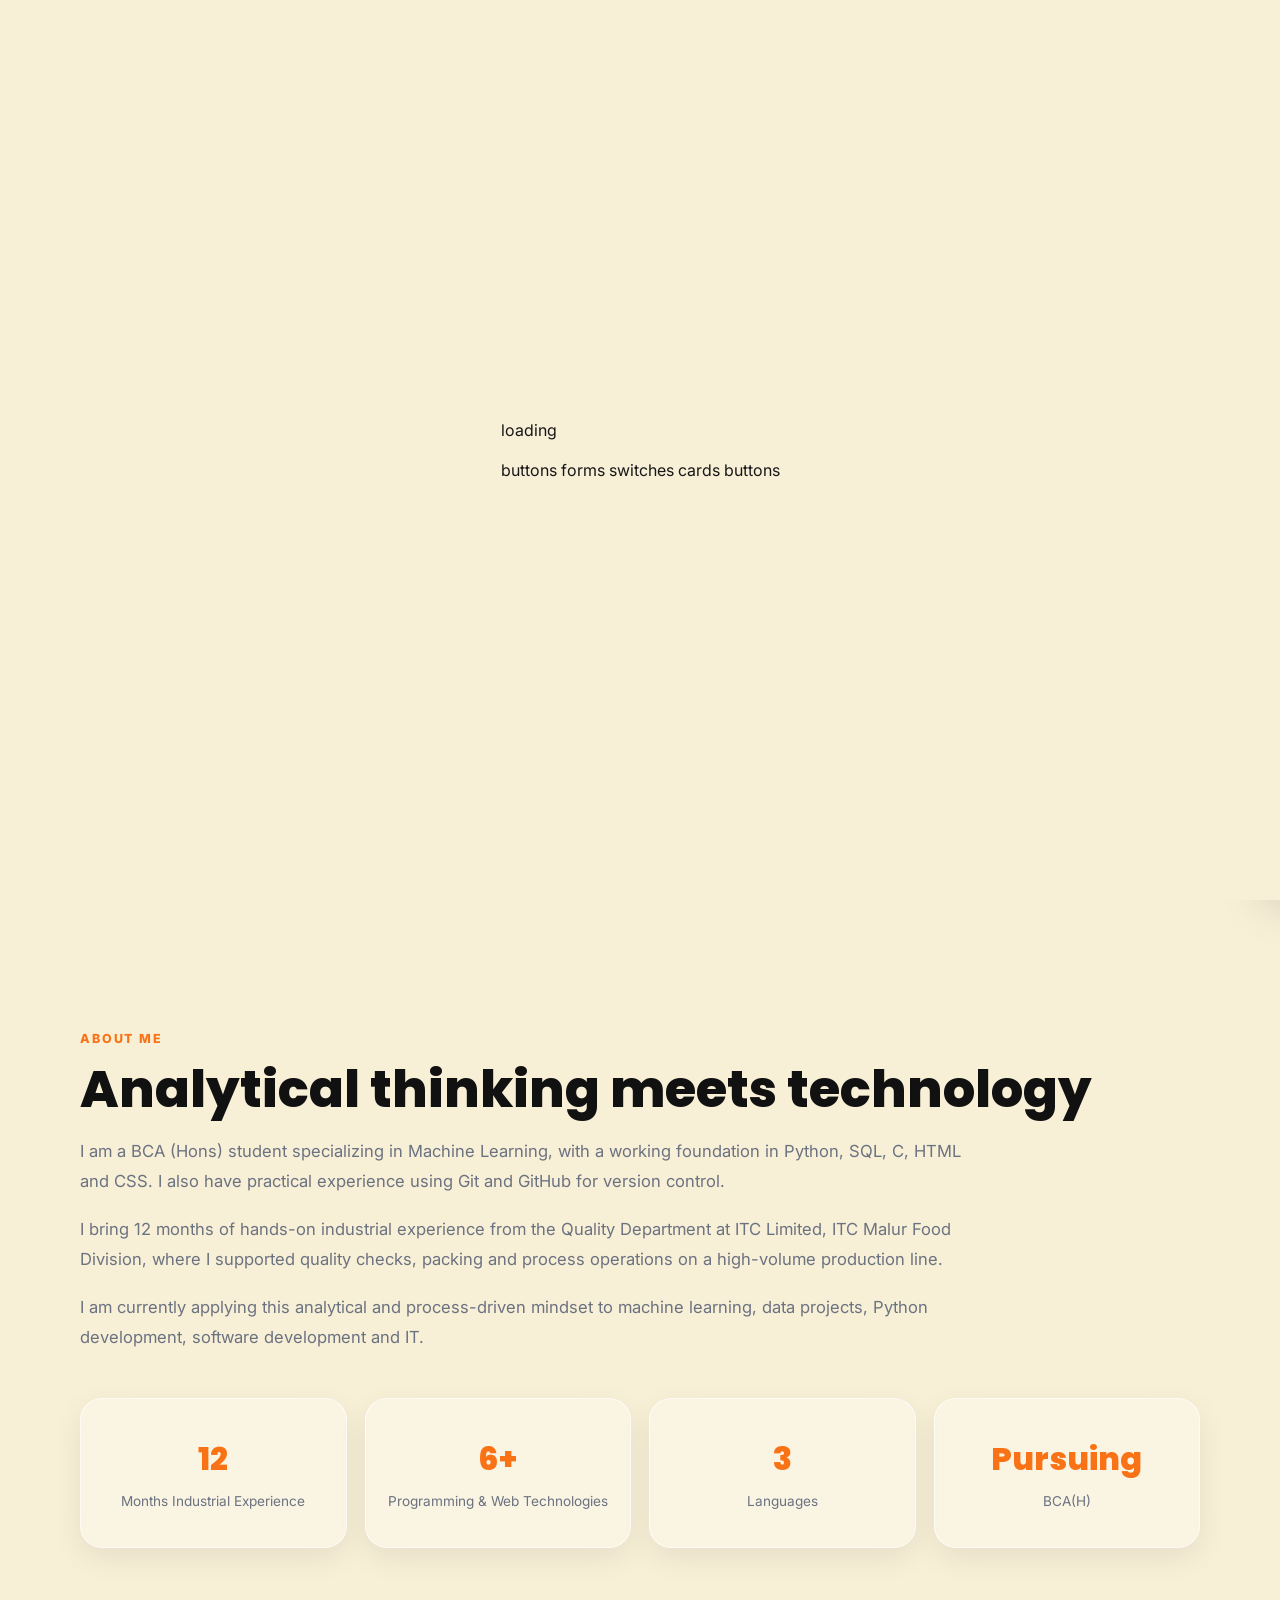
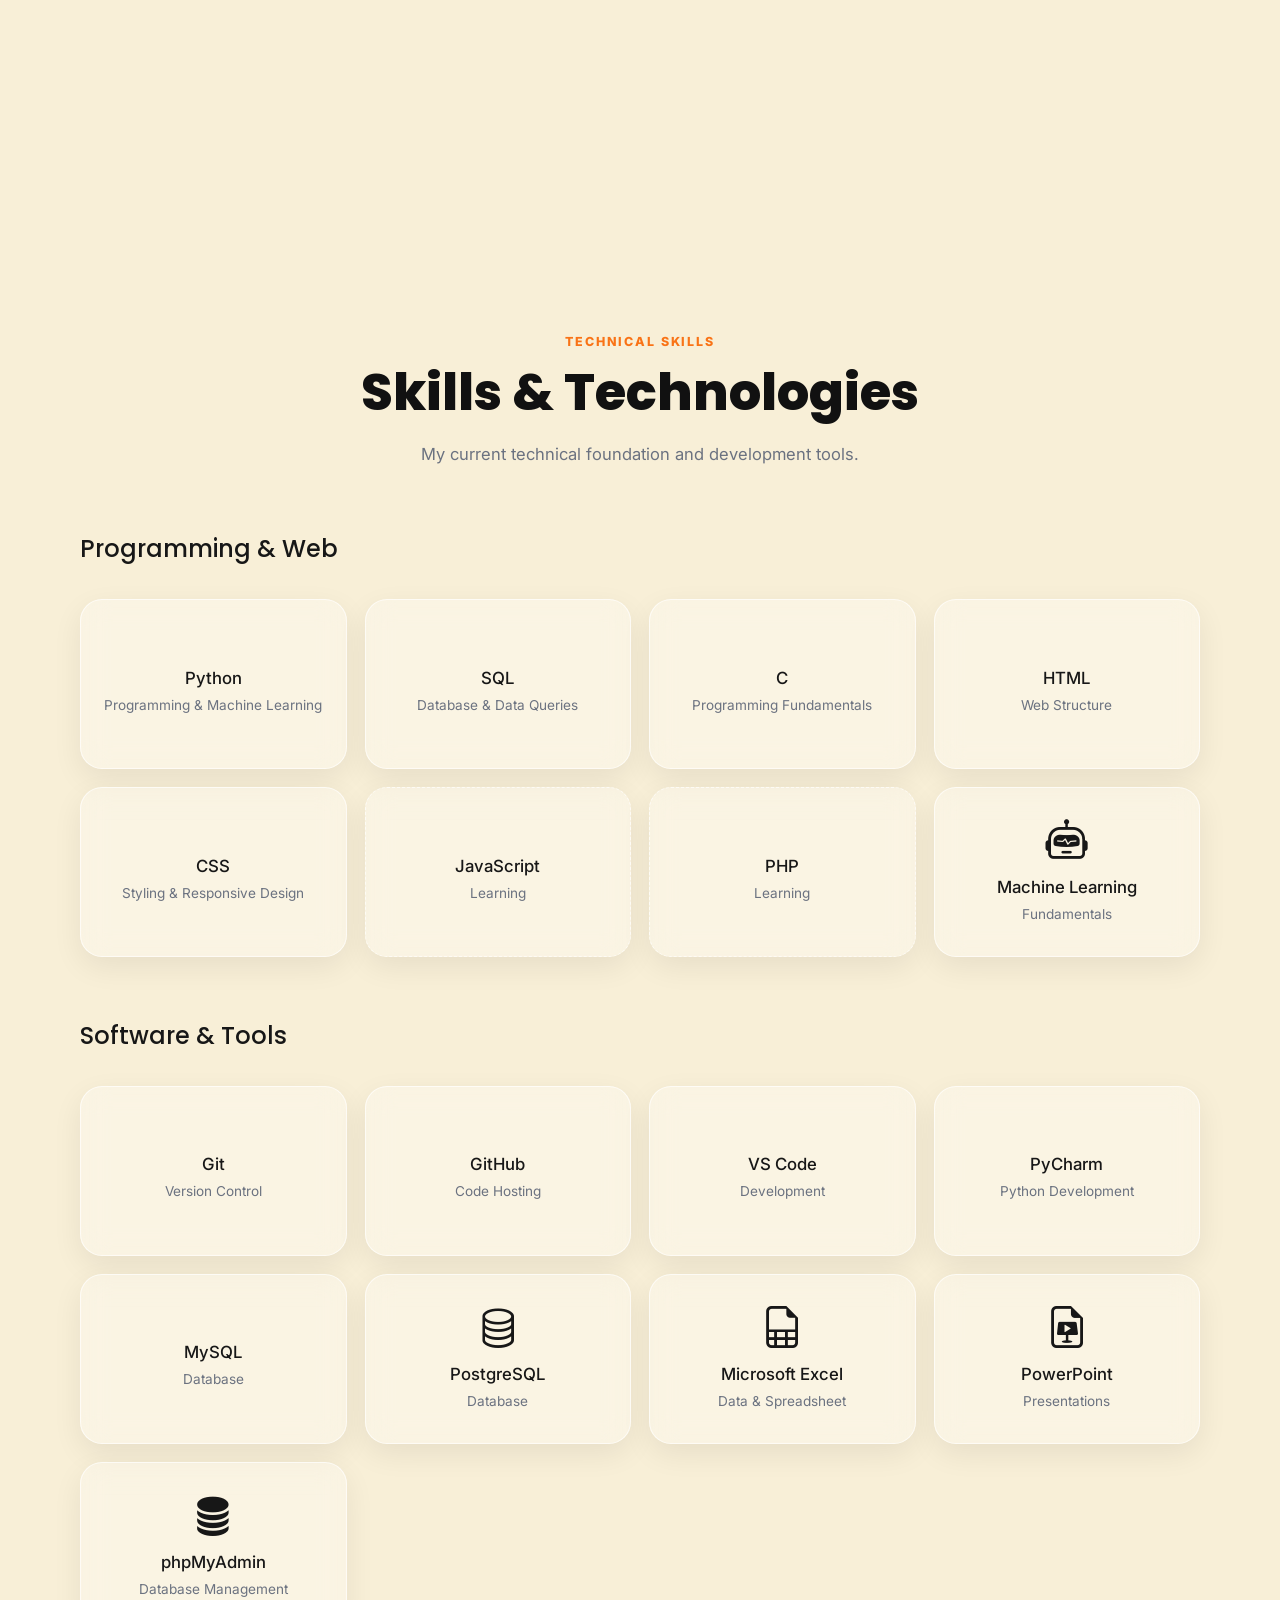
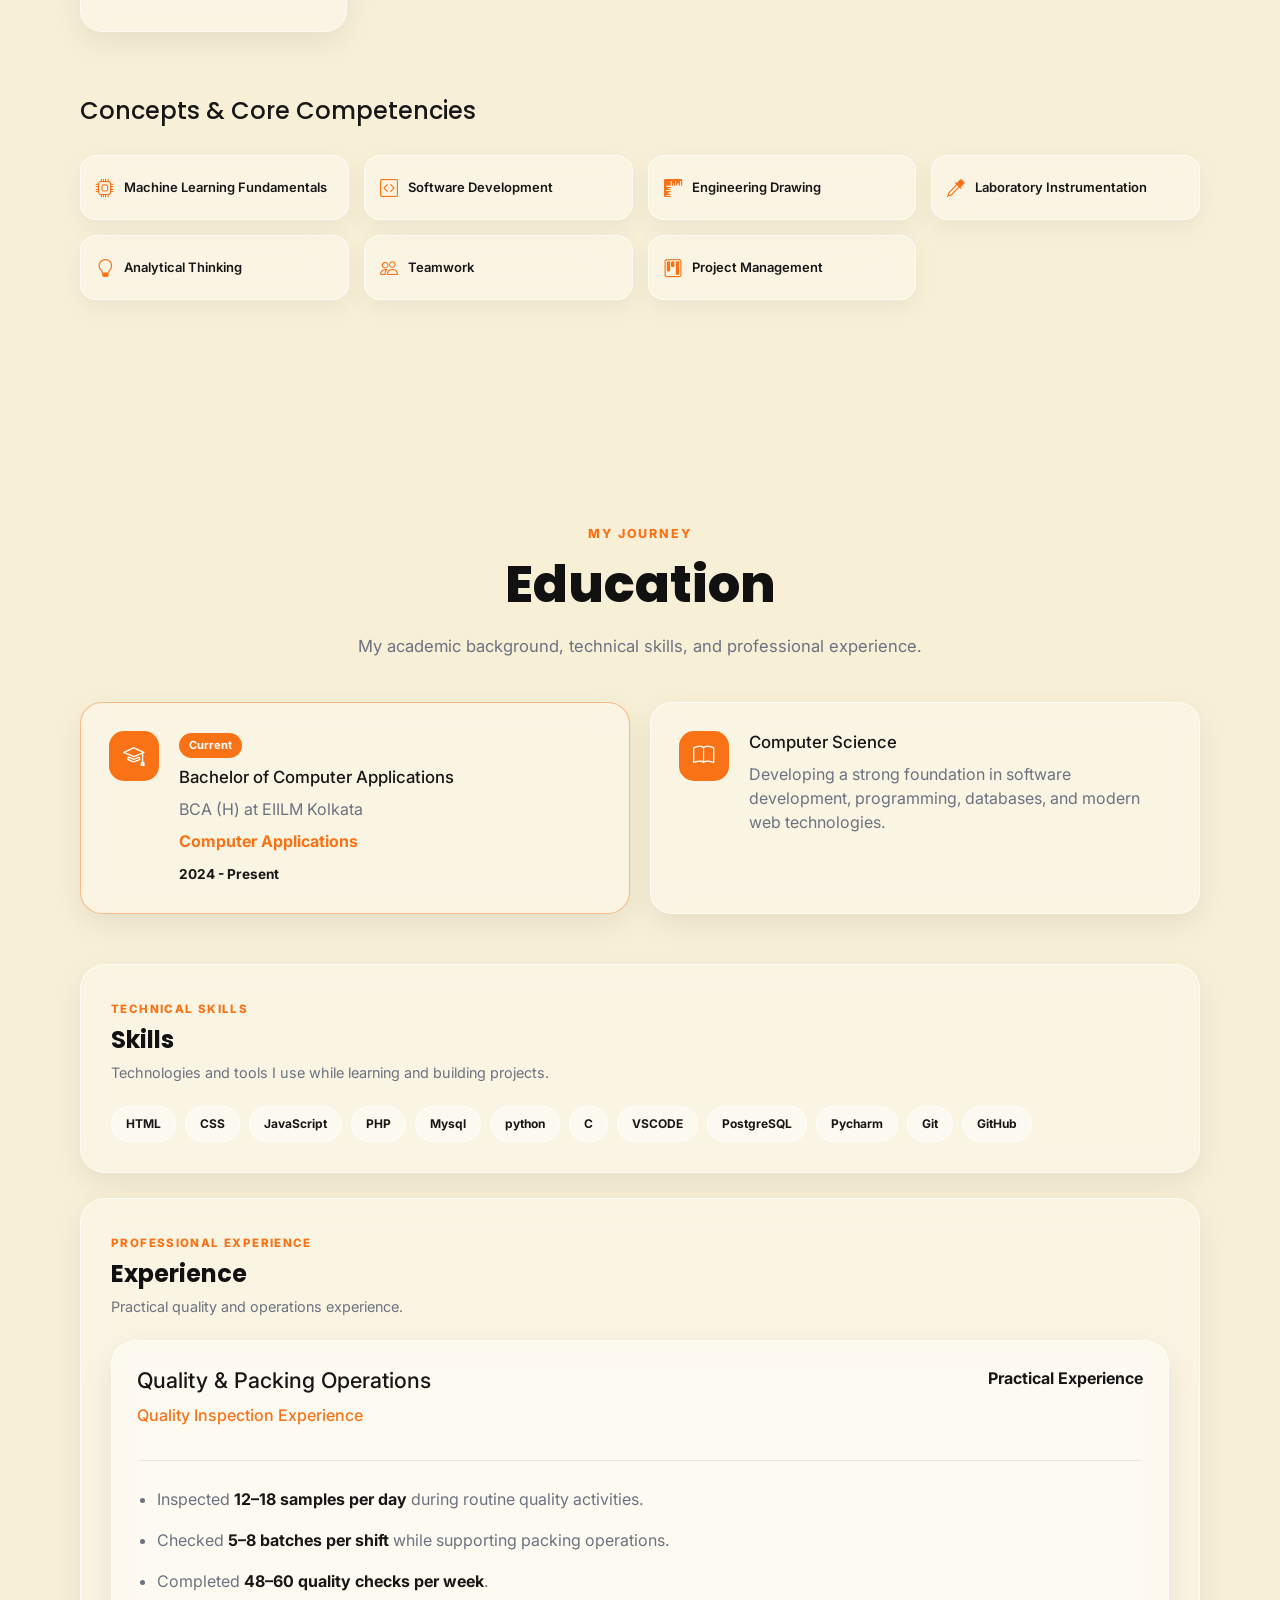
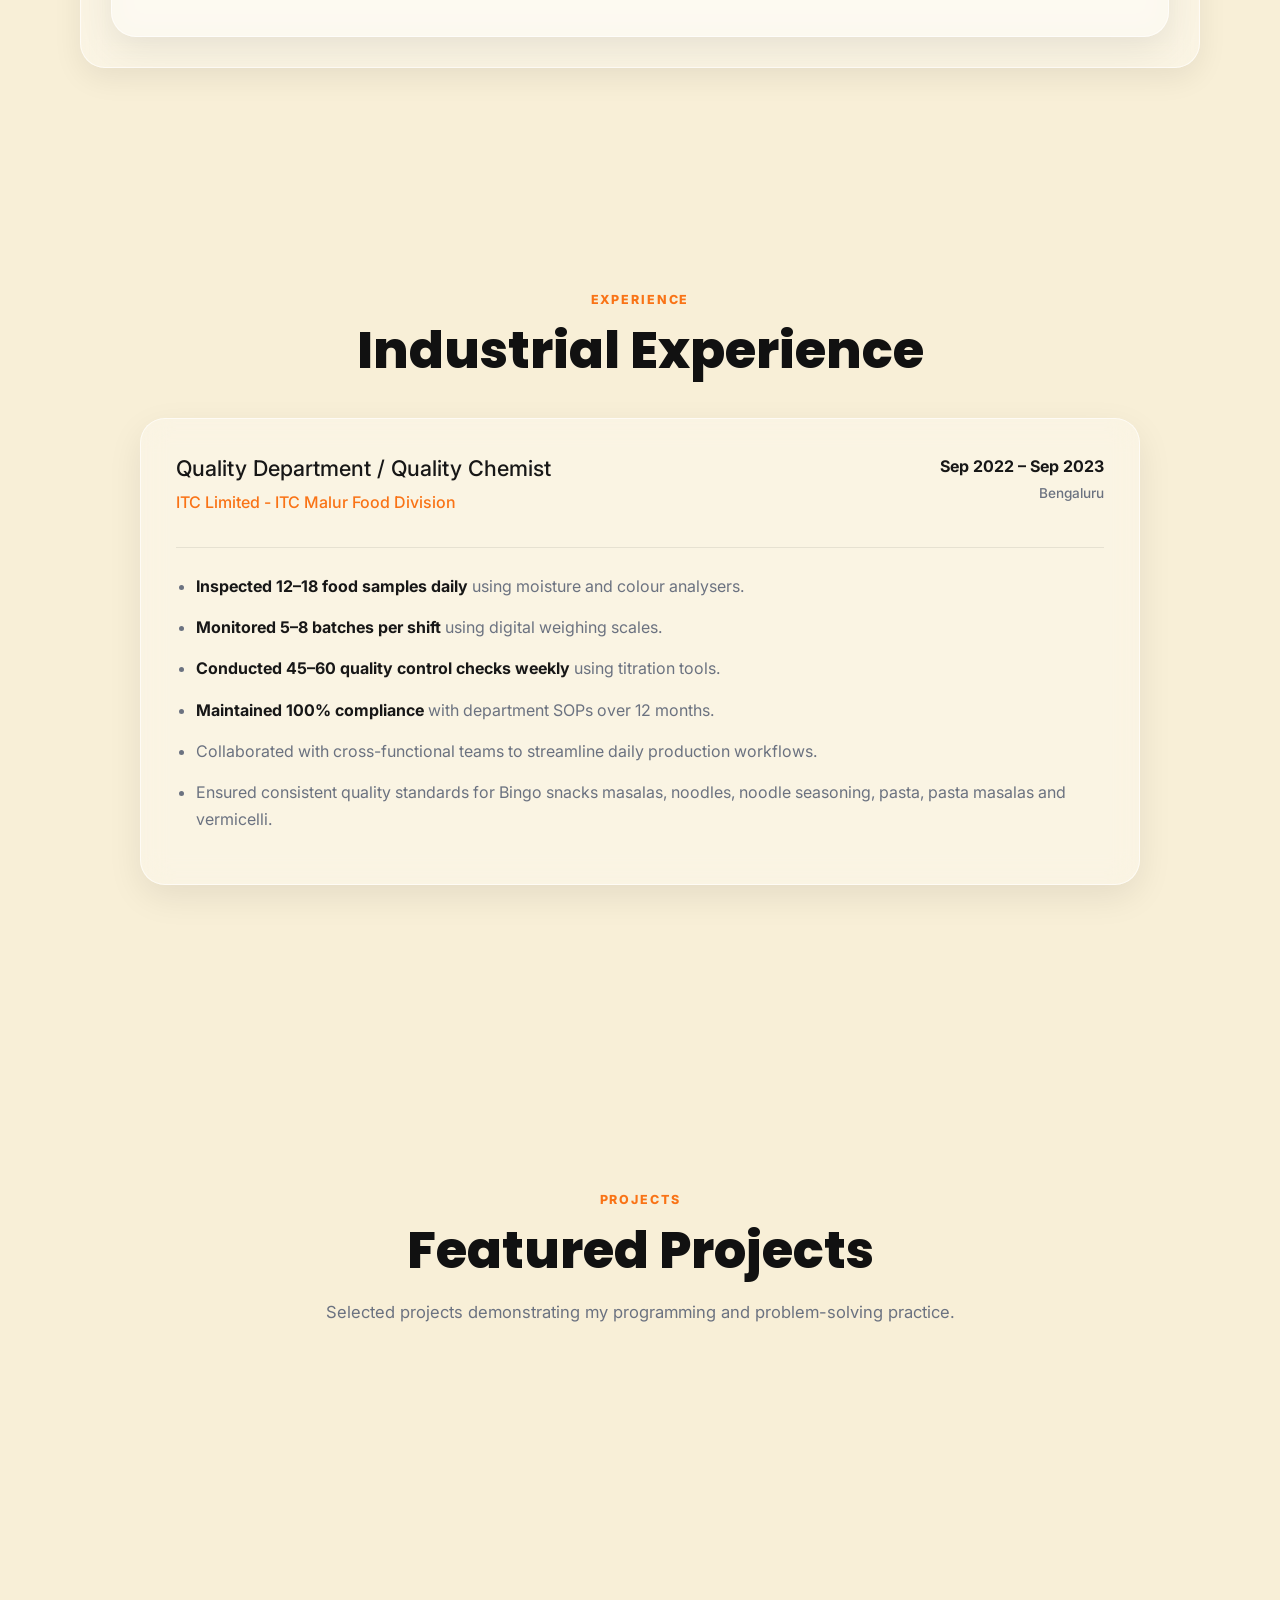
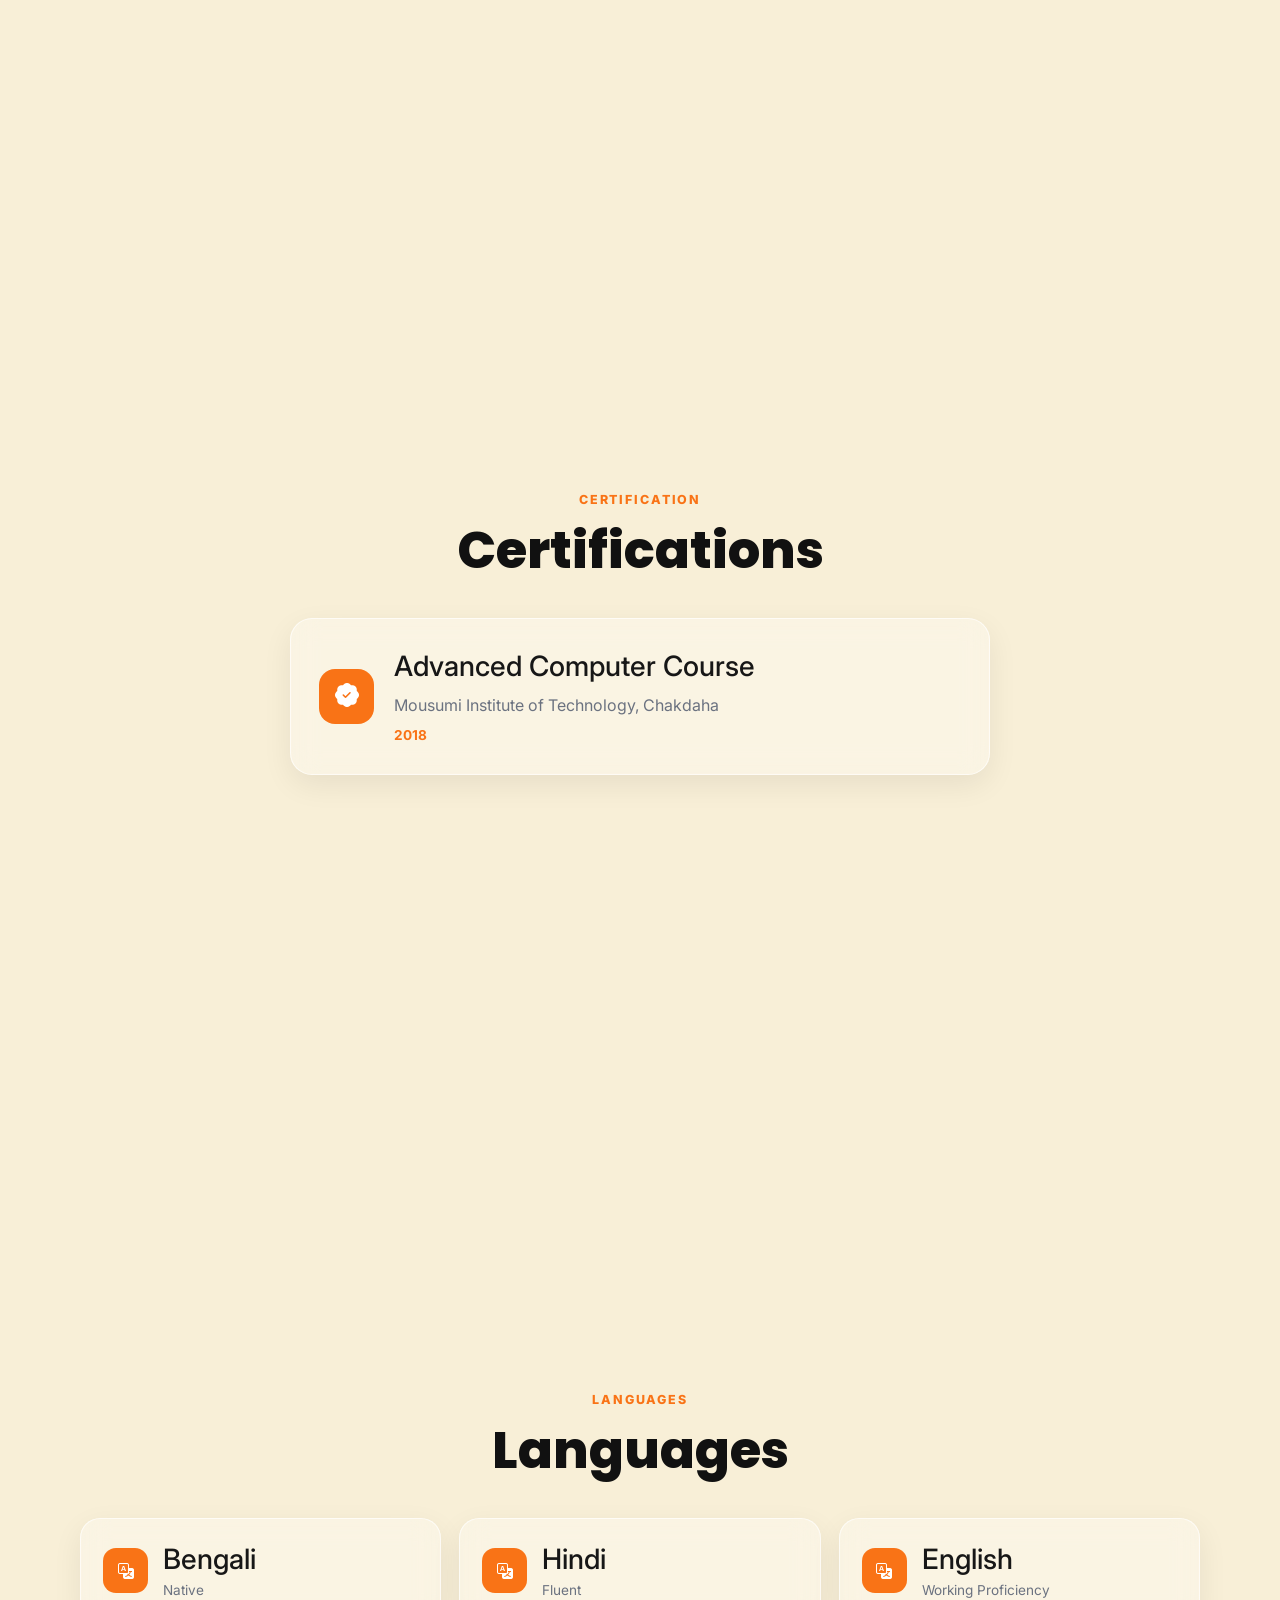
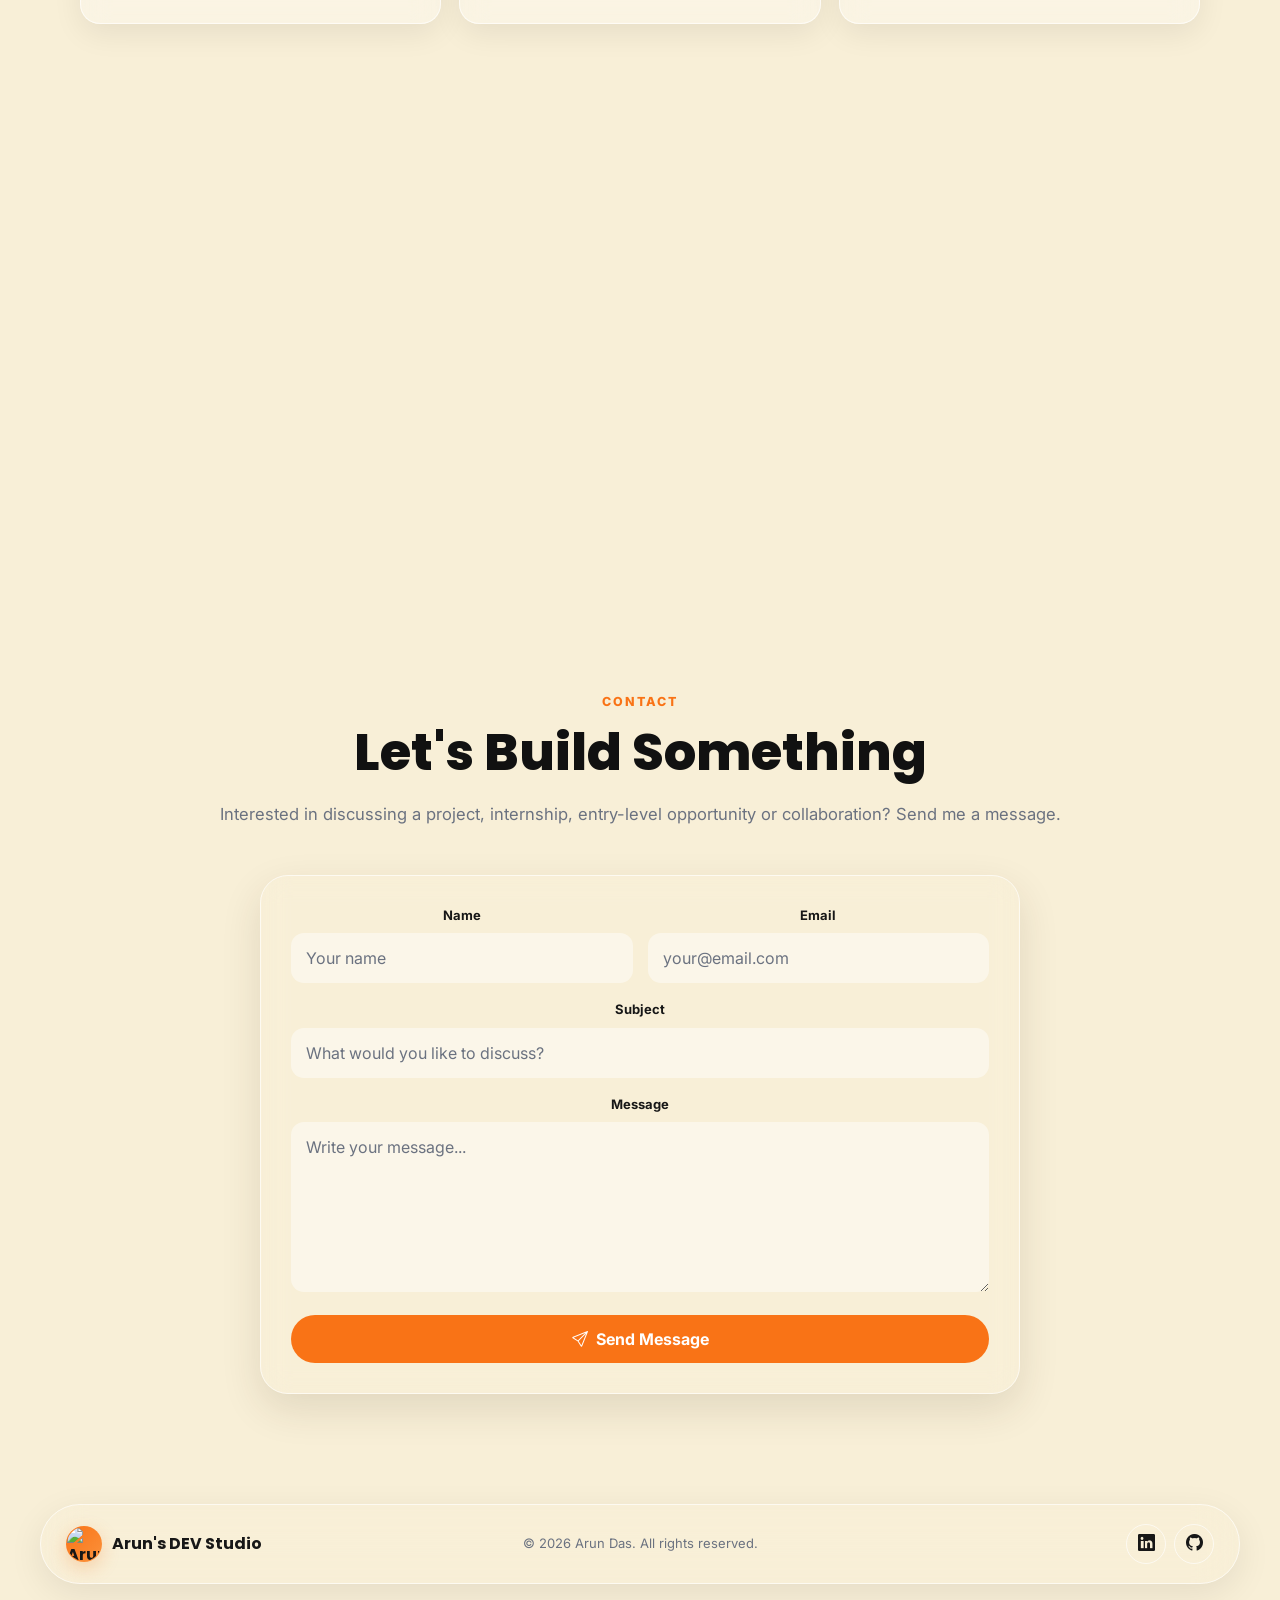
==== index.html @ effd23c9 "improve responsive 0.1" ====
<!DOCTYPE html>
<html lang="en">

<head>
    <meta charset="UTF-8">
    <meta name="viewport" content="width=device-width, initial-scale=1.0, viewport-fit=cover">
    <meta name="description"
        content="Arun Das | Aspiring Machine Learning Engineer, BCA (Hons) Student, Python, SQL and Machine Learning.">
    <meta name="author" content="Arun Das">
    <title>Arun Das | Machine Learning Engineer</title>

    <!-- Google Fonts -->
    <link rel="preconnect" href="https://fonts.googleapis.com">
    <link rel="preconnect" href="https://fonts.gstatic.com" crossorigin>
    <link
        href="https://fonts.googleapis.com/css2?family=Inter:wght@400;500;600;700;800&family=Poppins:wght@500;600;700;800&display=swap"
        rel="stylesheet">

    <!-- Bootstrap -->
    <link href="https://cdn.jsdelivr.net/npm/bootstrap@5.3.3/dist/css/bootstrap.min.css" rel="stylesheet">

    <!-- Bootstrap Icons -->
    <link rel="stylesheet" href="https://cdn.jsdelivr.net/npm/bootstrap-icons@1.11.3/font/bootstrap-icons.min.css">

    <!-- Devicon -->
    <link rel="stylesheet" href="https://cdn.jsdelivr.net/gh/devicons/devicon@latest/devicon.min.css">

    <!-- favicon -->
    <link rel="icon" href="assets/logo/logo.png" type="image/png">

    <!-- CSS -->
    <link rel="stylesheet" href="css/style.css">
    <link rel="stylesheet" href="css/loader.css">

    <!-- JavaScript -->
    <script src="js/main.js" defer></script>
</head>

<body>

    <!-- PRELOADER -->
    <div class="page-preloader" id="pagePreloader">
        <div class="loader">
            <p>loading</p>
            <div class="words">
                <span class="word">buttons</span>
                <span class="word">forms</span>
                <span class="word">switches</span>
                <span class="word">cards</span>
                <span class="word">buttons</span>
            </div>
        </div>
    </div>

    <!-- NAVIGATION -->
    <nav class="navbar-container">
        <div class="navbar">
            <!-- Brand -->
            <a href="#home" class="navbar-brand">
                <div class="logo-icon">
                    <img src="assets/logo/logo.png" alt="Arun's DEV Studio Logo" class="logo-image">
                </div>
                <span class="brand-text">Arun's DEV Studio</span>
            </a>

            <!-- Desktop Navigation -->
            <ul class="navbar-nav" id="navbarNav">
                <li class="nav-item">
                    <a href="#home" class="nav-link active">
                        <i class="bi bi-house nav-icon"></i>
                        <span>Home</span>
                    </a>
                </li>
                <li class="nav-item">
                    <a href="#about" class="nav-link">
                        <i class="bi bi-person nav-icon"></i>
                        <span>About</span>
                    </a>
                </li>
                <li class="nav-item">
                    <a href="#education" class="nav-link">
                        <i class="bi bi-mortarboard nav-icon"></i>
                        <span>Education</span>
                    </a>
                </li>
                <li class="nav-item">
                    <a href="#projects" class="nav-link">
                        <i class="bi bi-folder2-open nav-icon"></i>
                        <span>Projects</span>
                    </a>
                </li>
                <li class="nav-item">
                    <a href="#contact" class="nav-link">
                        <i class="bi bi-envelope nav-icon"></i>
                        <span>Contact</span>
                    </a>
                </li>

                <!-- DAY / NIGHT TOGGLE -->
                <li class="nav-item theme-item">
                    <div class="toggleWrapper">
                        <input class="input" id="dn" type="checkbox" aria-label="Toggle day and night mode">
                        <label class="toggle" for="dn" aria-label="Toggle day and night mode">
                            <span class="toggle__handler">
                                <span class="crater crater--1"></span>
                                <span class="crater crater--2"></span>
                                <span class="crater crater--3"></span>
                            </span>
                            <span class="star star--1"></span>
                            <span class="star star--2"></span>
                            <span class="star star--3"></span>
                            <span class="star star--4"></span>
                            <span class="star star--5"></span>
                            <span class="star star--6"></span>
                        </label>
                    </div>
                </li>
            </ul>

            <!-- Mobile Menu Button -->
            <button class="mobile-toggle" id="mobileToggle" type="button" aria-label="Open navigation menu"
                aria-expanded="false">
                <div class="hamburger">
                    <span></span>
                    <span></span>
                    <span></span>
                </div>
            </button>
        </div>
    </nav>

    <!-- MOBILE OVERLAY -->
    <div class="mobile-menu-overlay" id="mobileMenuOverlay"></div>

    <!-- MOBILE MENU -->
    <div class="mobile-menu" id="mobileMenu" aria-hidden="true">
        <div class="mobile-menu-header">
            <a href="#home" class="mobile-menu-brand">
                <div class="logo-icon">
                    <img src="assets/logo/logo.png" alt="Arun's DEV Studio Logo" class="logo-image">
                </div>
                <span>Arun's DEV Studio</span>
            </a>
            <button class="mobile-menu-close" id="mobileMenuClose" type="button" aria-label="Close menu">×</button>
        </div>

        <ul class="mobile-menu-nav">
            <li>
                <a href="#home" class="mobile-menu-link active">
                    <i class="bi bi-house"></i>
                    <span>Home</span>
                </a>
            </li>
            <li>
                <a href="#about" class="mobile-menu-link">
                    <i class="bi bi-person"></i>
                    <span>About</span>
                </a>
            </li>
            <li>
                <a href="#education" class="mobile-menu-link">
                    <i class="bi bi-mortarboard"></i>
                    <span>Education</span>
                </a>
            </li>
            <li>
                <a href="#projects" class="mobile-menu-link">
                    <i class="bi bi-folder2-open"></i>
                    <span>Projects</span>
                </a>
            </li>
            <li>
                <a href="#contact" class="mobile-menu-link">
                    <i class="bi bi-envelope"></i>
                    <span>Contact</span>
                </a>
            </li>
        </ul>
    </div>

    <!-- HOME -->
    <section id="home" class="content-section home-section">
        <div class="home-content">
            <h1>
                Arun Das
                <span>Aspiring Machine Learning Engineer</span>
            </h1>
            <p class="home-intro">
                BCA (Hons) student specializing in Machine Learning,
                with a practical foundation in Python, SQL, C, HTML and CSS.
            </p>
            <p class="home-role">
                BCA (Hons) Student
                <span>•</span>
                Python
                <span>•</span>
                SQL
                <span>•</span>
                Machine Learning
            </p>
            <div class="home-actions">
                <a href="#projects" class="glass-btn">
                    <i class="bi bi-folder2-open"></i>
                    View Projects
                </a>
                <a href="#contact" class="glass-btn">
                    <i class="bi bi-chat-dots"></i>
                    Let's Talk
                </a>
            </div>
        </div>

        <!-- Profile image -->
        <img src="assets/my photo/my.png" class="home-photo" alt="Arun Das">
    </section>

    <!-- ABOUT -->
    <section id="about" class="content-section">
        <div class="section-inner">
            <span class="section-label">ABOUT ME</span>
            <h2 class="section-title">Analytical thinking meets technology</h2>
            <p class="section-subtitle">
                I am a BCA (Hons) student specializing in Machine Learning,
                with a working foundation in Python, SQL, C, HTML and CSS.
                I also have practical experience using Git and GitHub
                for version control.
            </p>
            <p class="section-subtitle">
                I bring 12 months of hands-on industrial experience from
                the Quality Department at ITC Limited, ITC Malur Food Division,
                where I supported quality checks, packing and process operations
                on a high-volume production line.
            </p>
            <p class="section-subtitle">
                I am currently applying this analytical and process-driven
                mindset to machine learning, data projects, Python development,
                software development and IT.
            </p>

            <div class="about-stats">
                <div class="stat-card">
                    <strong>12</strong>
                    <span>Months Industrial Experience</span>
                </div>
                <div class="stat-card">
                    <strong>6+</strong>
                    <span>Programming & Web Technologies</span>
                </div>
                <div class="stat-card">
                    <strong>3</strong>
                    <span>Languages</span>
                </div>
                <div class="stat-card">
                    <strong>Pursuing</strong>
                    <span>BCA(H)</span>
                </div>
            </div>
        </div>
    </section>

    <!-- SKILLS -->
    <section id="skills" class="content-section">
        <div class="section-inner">
            <span class="section-label">TECHNICAL SKILLS</span>
            <h2 class="section-title">Skills & Technologies</h2>
            <p class="section-subtitle">My current technical foundation and development tools.</p>

            <h3 class="subsection-title">Programming & Web</h3>
            <div class="skills-grid">
                <div class="skill-card">
                    <i class="devicon-python-plain colored skill-icon"></i>
                    <h3>Python</h3>
                    <p>Programming & Machine Learning</p>
                </div>
                <div class="skill-card">
                    <i class="devicon-mysql-plain colored skill-icon"></i>
                    <h3>SQL</h3>
                    <p>Database & Data Queries</p>
                </div>
                <div class="skill-card">
                    <i class="devicon-c-plain colored skill-icon"></i>
                    <h3>C</h3>
                    <p>Programming Fundamentals</p>
                </div>
                <div class="skill-card">
                    <i class="devicon-html5-plain colored skill-icon"></i>
                    <h3>HTML</h3>
                    <p>Web Structure</p>
                </div>
                <div class="skill-card">
                    <i class="devicon-css3-plain colored skill-icon"></i>
                    <h3>CSS</h3>
                    <p>Styling & Responsive Design</p>
                </div>
                <div class="skill-card learning">
                    <i class="devicon-javascript-plain colored skill-icon"></i>
                    <h3>JavaScript</h3>
                    <p>Learning</p>
                </div>
                <div class="skill-card learning">
                    <i class="devicon-php-plain colored skill-icon"></i>
                    <h3>PHP</h3>
                    <p>Learning</p>
                </div>
                <div class="skill-card">
                    <i class="bi bi-robot skill-icon"></i>
                    <h3>Machine Learning</h3>
                    <p>Fundamentals</p>
                </div>
            </div>

            <h3 class="subsection-title">Software & Tools</h3>
            <div class="skills-grid">
                <div class="skill-card">
                    <i class="devicon-git-plain colored skill-icon"></i>
                    <h3>Git</h3>
                    <p>Version Control</p>
                </div>
                <div class="skill-card">
                    <i class="devicon-github-original skill-icon"></i>
                    <h3>GitHub</h3>
                    <p>Code Hosting</p>
                </div>
                <div class="skill-card">
                    <i class="devicon-vscode-plain colored skill-icon"></i>
                    <h3>VS Code</h3>
                    <p>Development</p>
                </div>
                <div class="skill-card">
                    <i class="devicon-pycharm-plain colored skill-icon"></i>
                    <h3>PyCharm</h3>
                    <p>Python Development</p>
                </div>
                <div class="skill-card">
                    <i class="devicon-mysql-plain colored skill-icon"></i>
                    <h3>MySQL</h3>
                    <p>Database</p>
                </div>
                <div class="skill-card">
                    <i class="bi bi-database skill-icon"></i>
                    <h3>PostgreSQL</h3>
                    <p>Database</p>
                </div>
                <div class="skill-card">
                    <i class="bi bi-file-earmark-spreadsheet skill-icon"></i>
                    <h3>Microsoft Excel</h3>
                    <p>Data & Spreadsheet</p>
                </div>
                <div class="skill-card">
                    <i class="bi bi-file-earmark-slides skill-icon"></i>
                    <h3>PowerPoint</h3>
                    <p>Presentations</p>
                </div>
                <div class="skill-card">
                    <i class="bi bi-database-fill skill-icon"></i>
                    <h3>phpMyAdmin</h3>
                    <p>Database Management</p>
                </div>
            </div>

            <h3 class="subsection-title">Concepts & Core Competencies</h3>
            <div class="concepts-grid">
                <div class="concept-card">
                    <i class="bi bi-cpu"></i>
                    <span>Machine Learning Fundamentals</span>
                </div>
                <div class="concept-card">
                    <i class="bi bi-code-square"></i>
                    <span>Software Development</span>
                </div>
                <div class="concept-card">
                    <i class="bi bi-rulers"></i>
                    <span>Engineering Drawing</span>
                </div>
                <div class="concept-card">
                    <i class="bi bi-eyedropper"></i>
                    <span>Laboratory Instrumentation</span>
                </div>
                <div class="concept-card">
                    <i class="bi bi-lightbulb"></i>
                    <span>Analytical Thinking</span>
                </div>
                <div class="concept-card">
                    <i class="bi bi-people"></i>
                    <span>Teamwork</span>
                </div>
                <div class="concept-card">
                    <i class="bi bi-kanban"></i>
                    <span>Project Management</span>
                </div>
            </div>
        </div>
    </section>

    <!-- EDUCATION -->
    <section id="education" class="content-section">
        <div class="section-inner">
            <span class="section-label">MY JOURNEY</span>
            <h2 class="section-title">Education</h2>
            <p class="section-subtitle">My academic background, technical skills, and professional experience.</p>

            <div class="education-grid">
                <article class="education-card current">
                    <div class="education-icon">
                        <i class="bi bi-mortarboard"></i>
                    </div>
                    <div class="education-content">
                        <span class="education-status">Current</span>
                        <h3>Bachelor of Computer Applications</h3>
                        <p>BCA (H) at EIILM Kolkata</p>
                        <p class="education-specialization">Computer Applications</p>
                        <span class="education-date">2024 - Present</span>
                    </div>
                </article>

                <article class="education-card">
                    <div class="education-icon">
                        <i class="bi bi-book"></i>
                    </div>
                    <div class="education-content">
                        <h3>Computer Science</h3>
                        <p>
                            Developing a strong foundation in software development,
                            programming, databases, and modern web technologies.
                        </p>
                    </div>
                </article>
            </div>

            <!-- SKILLS INSIDE EDUCATION -->
            <div class="education-subsection">
                <div class="education-subsection-heading">
                    <span class="education-mini-label">TECHNICAL SKILLS</span>
                    <h3>Skills</h3>
                    <p>Technologies and tools I use while learning and building projects.</p>
                </div>

                <div class="skill-pills">
                    <span class="skill-pill">HTML</span>
                    <span class="skill-pill">CSS</span>
                    <span class="skill-pill">JavaScript</span>
                    <span class="skill-pill">PHP</span>
                    <span class="skill-pill">Mysql</span>
                    <span class="skill-pill">python</span>
                    <span class="skill-pill">C</span>
                    <span class="skill-pill">VSCODE</span>
                    <span class="skill-pill">PostgreSQL</span>
                    <span class="skill-pill">Pycharm</span>
                    <span class="skill-pill">Git</span>
                    <span class="skill-pill">GitHub</span>
                </div>
            </div>

            <!-- EXPERIENCE INSIDE EDUCATION -->
            <div class="education-subsection experience-inside-education">
                <div class="education-subsection-heading">
                    <span class="education-mini-label">PROFESSIONAL EXPERIENCE</span>
                    <h3>Experience</h3>
                    <p>Practical quality and operations experience.</p>
                </div>

                <article class="experience-card">
                    <div class="experience-header">
                        <div>
                            <h3>Quality & Packing Operations</h3>
                            <h4>Quality Inspection Experience</h4>
                        </div>
                        <div class="experience-date">Practical Experience</div>
                    </div>

                    <ul class="experience-list">
                        <li>Inspected <strong>12–18 samples per day</strong> during routine quality activities.</li>
                        <li>Checked <strong>5–8 batches per shift</strong> while supporting packing operations.</li>
                        <li>Completed <strong>48–60 quality checks per week</strong>.</li>
                    </ul>
                </article>
            </div>
        </div>
    </section>

    <!-- EXPERIENCE -->
    <section id="experience" class="content-section">
        <div class="section-inner">
            <span class="section-label">EXPERIENCE</span>
            <h2 class="section-title">Industrial Experience</h2>

            <div class="experience-card">
                <div class="experience-header">
                    <div>
                        <h3>Quality Department / Quality Chemist</h3>
                        <h4>ITC Limited - ITC Malur Food Division</h4>
                    </div>
                    <div class="experience-date">
                        Sep 2022 – Sep 2023
                        <span>Bengaluru</span>
                    </div>
                </div>
                <ul class="experience-list">
                    <li><strong>Inspected 12–18 food samples daily</strong> using moisture and colour analysers.</li>
                    <li><strong>Monitored 5–8 batches per shift</strong> using digital weighing scales.</li>
                    <li><strong>Conducted 45–60 quality control checks weekly</strong> using titration tools.</li>
                    <li><strong>Maintained 100% compliance</strong> with department SOPs over 12 months.</li>
                    <li>Collaborated with cross-functional teams to streamline daily production workflows.</li>
                    <li>Ensured consistent quality standards for Bingo snacks masalas, noodles, noodle seasoning, pasta,
                        pasta masalas and vermicelli.</li>
                </ul>
            </div>
        </div>
    </section>

    <!-- PROJECTS -->
    <section id="projects" class="content-section">
        <div class="section-inner">
            <span class="section-label">PROJECTS</span>
            <h2 class="section-title">Featured Projects</h2>
            <p class="section-subtitle">Selected projects demonstrating my programming and problem-solving practice.</p>

            <!-- <div class="project-grid">
                Smart Calculator 
                <article class="project-card">
                    <div class="project-image calculator-preview">
                        <div class="calculator-mini">
                            <div class="calculator-display">128 × 4</div>
                            <div class="calculator-buttons">
                                <span>AC</span>
                                <span>DEL</span>
                                <span>%</span>
                                <span>÷</span>
                                <span>7</span>
                                <span>8</span>
                                <span>9</span>
                                <span>×</span>
                                <span>4</span>
                                <span>5</span>
                                <span>6</span>
                                <span>−</span>
                                <span>1</span>
                                <span>2</span>
                                <span>3</span>
                                <span>+</span>
                            </div>
                        </div>
                    </div>
                    <div class="project-content">
                        <div class="project-tags">
                            <span>HTML</span>
                            <span>CSS</span>
                            <span>JavaScript</span>
                        </div>
                        <h3>Advanced Smart Calculator</h3>
                        <p>
                            A responsive calculator built with HTML, CSS
                            and JavaScript featuring arithmetic operations,
                            scientific functions, calculation history,
                            score tracking and smart result reactions.
                        </p>
                        <div class="project-features">
                            <span><i class="bi bi-check-circle"></i> Scientific Mode</span>
                            <span><i class="bi bi-check-circle"></i> Calculation History</span>
                            <span><i class="bi bi-check-circle"></i> Responsive UI</span>
                        </div>
                        <div class="project-actions">
                            <a href="#" class="project-btn">
                                <i class="bi bi-box-arrow-up-right"></i>
                                Live Demo
                            </a>
                            <a href="#" class="project-btn">
                                <i class="bi bi-github"></i>
                                GitHub
                            </a>
                        </div>
                    </div>
                </article>
            </div> -->
        </div>
    </section>

    <!-- CERTIFICATION -->
    <section id="certifications" class="content-section">
        <div class="section-inner">
            <span class="section-label">CERTIFICATION</span>
            <h2 class="section-title">Certifications</h2>

            <div class="certification-card">
                <div class="certification-icon">
                    <i class="bi bi-patch-check-fill"></i>
                </div>
                <div>
                    <h3>Advanced Computer Course</h3>
                    <p>Mousumi Institute of Technology, Chakdaha</p>
                    <span>2018</span>
                </div>
            </div>
        </div>
    </section>

    <!-- LANGUAGES -->
    <section id="languages" class="content-section">
        <div class="section-inner">
            <span class="section-label">LANGUAGES</span>
            <h2 class="section-title">Languages</h2>

            <div class="language-grid">
                <div class="language-card">
                    <div class="language-icon"><i class="bi bi-translate"></i></div>
                    <div>
                        <h3>Bengali</h3>
                        <p>Native</p>
                    </div>
                </div>
                <div class="language-card">
                    <div class="language-icon"><i class="bi bi-translate"></i></div>
                    <div>
                        <h3>Hindi</h3>
                        <p>Fluent</p>
                    </div>
                </div>
                <div class="language-card">
                    <div class="language-icon"><i class="bi bi-translate"></i></div>
                    <div>
                        <h3>English</h3>
                        <p>Working Proficiency</p>
                    </div>
                </div>
            </div>
        </div>
    </section>

    <!-- CONTACT -->
    <section id="contact" class="content-section">
        <div class="section-inner">
            <span class="section-label">CONTACT</span>
            <h2 class="section-title">Let's Build Something</h2>
            <p class="section-subtitle">
                Interested in discussing a project, internship,
                entry-level opportunity or collaboration?
                Send me a message.
            </p>

            <div class="contact-layout">
                <div class="contact-form">
                    <form id="contactForm">
                        <div class="form-row">
                            <div class="form-group">
                                <label for="name">Name</label>
                                <input type="text" id="name" name="name" class="form-input" placeholder="Your name"
                                    required>
                            </div>
                            <div class="form-group">
                                <label for="email">Email</label>
                                <input type="email" id="email" name="email" class="form-input"
                                    placeholder="your@email.com" required>
                            </div>
                        </div>
                        <div class="form-group">
                            <label for="subject">Subject</label>
                            <input type="text" id="subject" name="subject" class="form-input"
                                placeholder="What would you like to discuss?" required>
                        </div>
                        <div class="form-group">
                            <label for="message">Message</label>
                            <textarea id="message" name="message" class="form-input" rows="6"
                                placeholder="Write your message..." required></textarea>
                        </div>
                        <button type="submit" class="submit-btn">
                            <i class="bi bi-send"></i>
                            <span>Send Message</span>
                        </button>
                    </form>
                </div>
            </div>
        </div>
    </section>

    <!-- FOOTER -->
    <footer class="footer">
        <div class="footer-left">
            <div class="logo-icon">
                <img src="assets/logo/logo.png" alt="Arun's DEV Studio Logo" class="logo-image">
            </div>
            <span>Arun's DEV Studio</span>
        </div>
        <div class="footer-center">© 2026 Arun Das. All rights reserved.</div>
        <div class="footer-right">
            <a href="https://www.linkedin.com/in/arundas741201" target="_blank" rel="noopener noreferrer"
                aria-label="LinkedIn" class="footer-social">
                <i class="bi bi-linkedin"></i>
            </a>
            <a href="https://github.com/arundas2001" target="_blank" rel="noopener noreferrer" aria-label="GitHub"
                class="footer-social">
                <i class="bi bi-github"></i>
            </a>
        </div>
    </footer>

    <!-- CONTACT SUCCESS POPUP -->
    <div class="popup-backdrop" id="popupBackdrop"></div>
    <div class="contact-popup" id="contactPopup">
        <div class="contact-popup-icon">
            <i class="bi bi-check-lg"></i>
        </div>
        <h3>Message Sent!</h3>
        <p id="popupMessage">Thanks! I will reply soon.</p>
        <button type="button" class="contact-popup-close" id="popupClose">Close</button>
    </div>

</body>
</html>
---- css/style.css ----
/* Prevent a flash of light theme when night mode is saved. */
:root.night-preload {
  background: #060912;
  color-scheme: dark;
}

:root {
  --page-bg: #f8efd7;
  --section-bg: #f8efd7;

  --surface-1: rgba(255, 255, 255, 0.42);
  --surface-2: rgba(255, 255, 255, 0.3);
  --surface-3: rgba(255, 255, 255, 0.18);

  --text: #171717;
  --heading: #111111;
  --muted: #6b7280;

  --primary: #f97316;
  --primary-dark: #ea580c;
  --primary-light: #fb923c;

  --border: rgba(255, 255, 255, 0.65);
  --border-soft: rgba(0, 0, 0, 0.08);

  --input-bg: rgba(255, 255, 255, 0.45);

  --success: #22c55e;
  --danger: #ef4444;
  --warning: #f59e0b;

  --shadow: 0 15px 40px rgba(60, 45, 20, 0.12);
  --glass-shadow: 0 10px 35px rgba(0, 0, 0, 0.08);

  --radius-lg: 28px;
  --radius-md: 20px;
  --radius-sm: 14px;

  --navbar-height: 72px;
  --content-width: 1120px;
  --side-padding: 40px;
}

/* NIGHT MODE */

body.night-mode {
  --page-bg: #060912;
  --section-bg: #060912;

  --surface-1: rgba(17, 24, 39, 0.78);
  --surface-2: rgba(15, 23, 42, 0.72);
  --surface-3: rgba(30, 41, 59, 0.55);

  --text: #f1f5f9;
  --heading: #ffffff;
  --muted: #a8b3c7;

  --primary: #60a5fa;
  --primary-dark: #2563eb;
  --primary-light: #bfdbfe;

  --border: rgba(148, 163, 184, 0.18);
  --border-soft: rgba(148, 163, 184, 0.16);

  --input-bg: rgba(15, 23, 42, 0.72);

  --shadow: 0 20px 55px rgba(0, 0, 0, 0.45);
  --glass-shadow: 0 12px 40px rgba(0, 0, 0, 0.38);
}

/* RESET*/
* {
  margin: 0;
  padding: 0;
  box-sizing: border-box;
}

html {
  scroll-behavior: smooth;
  scroll-padding-top: 110px;
}

body {
  min-height: 100vh;
  overflow-x: hidden;
  font-family: "Inter", sans-serif;
  color: var(--text);
  background: var(--page-bg);
  transition:
    background-color 0.35s ease,
    color 0.35s ease;
}

/* HIDDEN SCROLLBAR Scrolling still works normally*/

html {
  scrollbar-width: none;
  -ms-overflow-style: none;
}

html::-webkit-scrollbar,
body::-webkit-scrollbar,
.mobile-menu::-webkit-scrollbar {
  display: none;
  width: 0;
  height: 0;
}

body {
  overflow-x: hidden;
  overflow-y: auto;
}

img {
  display: block;
  max-width: 100%;
}

a {
  color: inherit;
  text-decoration: none;
}

button,
input,
textarea {
  font: inherit;
}

button {
  cursor: pointer;
}

ul {
  list-style: none;
}

/* GLOBAL GLASS SURFACES */
.education-subsection,
.stat-card,
.skill-card,
.concept-card,
.education-card,
.experience-card,
.certification-card,
.language-card,
.contact-form,
.project-card,
.project-btn {
  background: var(--surface-1);
  border: 1px solid var(--border);
  box-shadow: var(--shadow);
  backdrop-filter: blur(18px);
  -webkit-backdrop-filter: blur(18px);
  transition:
    background-color 0.35s ease,
    border-color 0.35s ease,
    box-shadow 0.35s ease,
    transform 0.3s ease;
}

/* PAGE PRELOADER */
.page-preloader {
  position: fixed;
  inset: 0;
  z-index: 9999;
  display: flex;
  align-items: center;
  justify-content: center;
  background: var(--page-bg);
  transition:
    opacity 0.4s ease,
    visibility 0.4s ease;
}

.page-preloader.loaded {
  opacity: 0;
  visibility: hidden;
  pointer-events: none;
}

/* NAVBAR */

.navbar-container {
  position: fixed;
  top: 25px;
  left: 50%;
  width: min(calc(100% - 40px), 1200px);
  transform: translateX(-50%);
  z-index: 1000;
}

.navbar {
  width: 100%;
  min-height: var(--navbar-height);

  display: flex;
  align-items: center;
  justify-content: space-between;

  padding: 10px 16px 10px 22px;

  border: 1px solid var(--border);
  border-radius: 50px;

  background: var(--surface-2);

  backdrop-filter: blur(20px);
  -webkit-backdrop-filter: blur(20px);

  box-shadow: var(--glass-shadow);

  transition:
    background-color 0.3s ease,
    border-color 0.3s ease,
    box-shadow 0.3s ease;
}

body.night-mode .navbar {
  background: rgba(8, 11, 18, 0.82);
}

/* BRAND / LOGO */

.navbar-brand {
  min-width: 0;

  display: inline-flex;
  align-items: center;

  gap: 10px;

  flex: 0 0 auto;

  color: var(--heading);

  font-family: "Poppins", sans-serif;
  font-weight: 700;

  white-space: nowrap;

  text-decoration: none;
}

.logo-icon {
  position: relative;

  width: 36px;
  height: 36px;

  flex: 0 0 36px;

  display: grid;
  place-items: center;

  overflow: hidden;

  border-radius: 50%;

  background: linear-gradient(135deg, var(--primary), var(--primary-light));

  box-shadow: 0 6px 18px rgba(249, 115, 22, 0.25);
}

.logo-image {
  width: 100%;
  height: 100%;

  display: block;

  object-fit: cover;

  border-radius: 50%;
}

.brand-text {
  font-size: 15px;
  line-height: 1;
}

/* DESKTOP NAVIGATION */
.navbar-nav {
  display: flex;
  flex-direction: row;
  align-items: center;
  justify-content: flex-end;
  flex-wrap: nowrap;
}

.nav-item {
  display: flex;
  align-items: center;

  flex: 0 0 auto;
}

.nav-link {
  min-height: 40px;

  display: inline-flex;
  align-items: center;
  justify-content: center;

  gap: 6px;
  padding: 9px 11px;

  border: 1px solid transparent;
  border-radius: 25px;

  color: var(--text);

  font-size: 13px;
  font-weight: 600;
  line-height: 1;

  white-space: nowrap;
  text-decoration: none;

  transition:
    background-color 0.25s ease,
    color 0.25s ease,
    border-color 0.25s ease,
    transform 0.25s ease;
}

/* Hover */
.nav-link:hover {
  color: var(--primary);
  background: rgba(255, 255, 255, 0.5);
  border-color: var(--border);

  transform: translateY(-1px);
}

/* Night mode hover */
body.night-mode .nav-link:hover {
  color: var(--primary);
  background: rgba(255, 255, 255, 0.08);
}

/* CURRENT / ACTIVE PAGE */

.nav-link.active,
.nav-link.active:hover,
.nav-link.active:focus,
.nav-link.active:visited {
  color: var(--primary);
  background: rgba(255, 255, 255, 0.48);
  border-color: var(--border);

  transform: none;
}

/* Night mode current page */
body.night-mode .nav-link.active,
body.night-mode .nav-link.active:hover,
body.night-mode .nav-link.active:focus,
body.night-mode .nav-link.active:visited {
  color: var(--primary);
  background: rgba(59, 130, 246, 0.12);
  border-color: var(--border);
}

/* Icon also follows primary color */
.nav-link.active .nav-icon,
.nav-link.active:hover .nav-icon {
  color: var(--primary);
}

.nav-icon {
  display: inline-flex;

  font-size: 15px;
  line-height: 1;

  transition: color 0.25s ease;
}

/* THEME TOGGLE */

.theme-item {
  margin-left: 5px;
  padding-left: 5px;
}

.toggleWrapper {
  display: flex;
  align-items: center;
  justify-content: center;
}

.toggleWrapper .input {
  position: absolute;

  opacity: 0;

  pointer-events: none;
}

.toggle {
  position: relative;

  width: 52px;
  height: 28px;

  display: block;

  cursor: pointer;

  overflow: hidden;

  border-radius: 50px;

  background: #f59e0b;

  transition: background-color 0.3s ease;
}

.input:checked + .toggle {
  background: #111827;
}

/* MOBILE MENU BUTTON */

.mobile-toggle {
  display: none;

  width: 42px;
  height: 42px;

  margin-left: auto;

  align-items: center;
  justify-content: center;

  flex-shrink: 0;

  border: 0;
  border-radius: 0;

  background: transparent;

  color: var(--text);

  cursor: pointer;
}

/* THEME TOGGLE */
.theme-item {
  margin-left: 5px;
  padding-left: 5px;
}

.toggleWrapper {
  display: flex;
  align-items: center;
  justify-content: center;
}

.toggleWrapper .input {
  position: absolute;
  opacity: 0;
  pointer-events: none;
}

.toggle {
  position: relative;
  width: 52px;
  height: 28px;
  display: block;
  cursor: pointer;
  overflow: hidden;
  border-radius: 50px;
  background: #f59e0b;
  transition: background-color 0.3s ease;
}

.input:checked + .toggle {
  background: #111827;
}

.toggle__handler {
  position: absolute;
  top: 4px;
  left: 4px;
  width: 20px;
  height: 20px;
  display: block;
  border-radius: 50%;
  background: #ffffff;
  box-shadow: 0 2px 6px rgba(0, 0, 0, 0.25);
  transition: transform 0.35s ease;
}

.input:checked + .toggle .toggle__handler {
  transform: translateX(24px);
}

.crater,
.star {
  position: absolute;
  pointer-events: none;
}

.crater {
  width: 4px;
  height: 4px;
  border-radius: 50%;
  background: #d1d5db;
  opacity: 0;
  transition: opacity 0.25s ease;
}

.input:checked + .toggle .crater {
  opacity: 1;
}

.crater--1 {
  top: 6px;
  left: 6px;
}
.crater--2 {
  top: 11px;
  left: 12px;
}
.crater--3 {
  top: 7px;
  left: 14px;
}

.star {
  width: 2px;
  height: 2px;
  border-radius: 50%;
  background: #ffffff;
  opacity: 0;
  transition: opacity 0.25s ease;
}

.input:checked + .toggle .star {
  opacity: 1;
}

.star--1 {
  top: 6px;
  left: 8px;
}
.star--2 {
  top: 14px;
  left: 16px;
}
.star--3 {
  top: 5px;
  left: 28px;
}
.star--4 {
  top: 18px;
  left: 32px;
}
.star--5 {
  top: 9px;
  left: 40px;
}
.star--6 {
  top: 19px;
  left: 42px;
}

/* MOBILE BUTTON */
.mobile-toggle {
  display: none;
  width: 42px;
  height: 42px;
  margin-left: auto;
  align-items: center;
  justify-content: center;
  flex-shrink: 0;
  border: 0;
  border-radius: 0;
  background: transparent;
  color: var(--text);
  cursor: pointer;
}

.hamburger {
  width: 21px;
  display: flex;
  flex-direction: column;
  gap: 5px;
}

.hamburger span {
  width: 100%;
  height: 2px;
  display: block;
  border-radius: 5px;
  background: currentColor;
  transition:
    transform 0.3s ease,
    opacity 0.3s ease;
}

.mobile-toggle.active .hamburger span:nth-child(1) {
  transform: translateY(7px) rotate(45deg);
}

.mobile-toggle.active .hamburger span:nth-child(2) {
  opacity: 0;
}

.mobile-toggle.active .hamburger span:nth-child(3) {
  transform: translateY(-7px) rotate(-45deg);
}

/* MOBILE OVERLAY */
.mobile-menu-overlay {
  position: fixed;
  inset: 0;
  z-index: 1001;
  background: rgba(0, 0, 0, 0.45);
  opacity: 0;
  visibility: hidden;
  transition:
    opacity 0.3s ease,
    visibility 0.3s ease;
}

.mobile-menu-overlay.active {
  opacity: 1;
  visibility: visible;
}

/* MOBILE MENU */
.mobile-menu {
  position: fixed;
  top: 0;
  right: 0;
  width: min(350px, 88vw);
  height: 100vh;
  padding: 25px;
  z-index: 1002;
  background: var(--page-bg);
  border-left: 1px solid var(--border);
  box-shadow: -15px 0 45px rgba(0, 0, 0, 0.18);
  transform: translateX(100%);
  transition: transform 0.35s ease;
  overflow-y: auto;
}

.mobile-menu.active {
  transform: translateX(0);
}

/* MOBILE HEADER */
.mobile-menu-header {
  display: flex;
  align-items: center;
  justify-content: space-between;
  gap: 15px;
  margin-bottom: 45px;
}

.mobile-menu-brand {
  min-width: 0;
  display: flex;
  align-items: center;
  gap: 10px;
  color: var(--heading);
  font-family: "Poppins", sans-serif;
  font-weight: 700;
  text-decoration: none;
}

.mobile-menu-brand span {
  white-space: nowrap;
}

.mobile-menu-close {
  width: 42px;
  height: 42px;
  display: grid;
  place-items: center;
  flex-shrink: 0;
  border: 0;
  border-radius: 0;
  background: transparent;
  color: var(--text);
  font-size: 30px;
  font-weight: 300;
  line-height: 1;
  cursor: pointer;
  transition:
    color 0.25s ease,
    transform 0.25s ease;
}

.mobile-menu-close:hover {
  color: var(--primary);
  transform: rotate(90deg);
}

/* MOBILE LINKS */
.mobile-menu-nav {
  display: flex;
  flex-direction: column;
  gap: 8px;
  list-style: none;
  margin: 0;
  padding: 0;
}

.mobile-menu-link {
  display: flex;
  align-items: center;
  gap: 12px;
  padding: 15px 18px;
  border-radius: 15px;
  color: var(--text);
  font-weight: 600;
  text-decoration: none;
  transition:
    color 0.25s ease,
    background-color 0.25s ease,
    transform 0.25s ease;
}

.mobile-menu-link:hover,
.mobile-menu-link.active {
  color: var(--primary);
  background: var(--card-bg);
  transform: translateX(3px);
}

/* RESPONSIVE - NAVBAR */
.navbar {
  max-width: 100%;
  overflow: hidden;
}

.navbar-brand {
  min-width: 0;
  max-width: calc(100% - 60px);
}

.brand-text {
  overflow: hidden;
  text-overflow: ellipsis;
}

/* GENERAL SECTIONS */
.content-section {
  position: relative;
  width: 100%;
  min-height: 100vh;
  padding: 130px max(5%, calc((100vw - 1120px) / 2)) 80px;
  background: var(--section-bg);
  color: var(--text);
  transition:
    background-color 0.35s ease,
    color 0.35s ease;
}

.section-inner {
  width: 100%;
  max-width: var(--content-width);
  margin: 0 auto;
  text-align: center;
}

.section-label {
  display: inline-block;
  margin-bottom: 12px;
  color: var(--primary);
  font-size: 0.78rem;
  font-weight: 800;
  letter-spacing: 0.15em;
  text-transform: uppercase;
}

.section-title {
  margin-bottom: 20px;
  color: var(--heading);
  font-family: "Poppins", sans-serif;
  font-size: clamp(2rem, 4vw, 3.2rem);
  font-weight: 800;
  line-height: 1.1;
}

.section-subtitle {
  max-width: 850px;
  margin: 0 auto 18px;
  color: var(--muted);
  font-size: 1rem;
  line-height: 1.8;
}

/* HOME */
.home-section {
  position: relative;
  width: 100%;
  min-height: 100vh;
  display: flex;
  align-items: center;
  justify-content: flex-start;
  padding: 150px max(7%, calc((100vw - 1200px) / 2)) 90px;
  overflow: hidden;
  text-align: left;
}

.home-content {
  position: relative;
  z-index: 2;
  width: min(650px, 55%);
  max-width: 650px;
  animation: home-enter 0.8s ease both;
}

.home-content h1 {
  margin-bottom: 20px;
  color: var(--heading);
  font-family: "Poppins", sans-serif;
  font-size: clamp(3rem, 7vw, 6rem);
  font-weight: 800;
  line-height: 0.95;
}

.home-content h1 span {
  display: block;
  margin-top: 15px;
  color: var(--primary);
  font-size: 0.48em;
  line-height: 1.2;
}

.home-intro {
  max-width: 620px;
  margin-bottom: 12px;
  color: var(--muted);
  font-size: 1.1rem;
  line-height: 1.7;
}

.home-role {
  margin-bottom: 30px;
  color: var(--text);
  font-weight: 600;
  line-height: 1.7;
}

.home-role span {
  color: var(--primary);
  margin: 0 5px;
}

.home-actions {
  display: flex;
  flex-wrap: wrap;
  gap: 12px;
}

/* SKILLS + EXPERIENCE INSIDE EDUCATION */
.education-subsection {
  width: 100%;
  margin-top: 50px;
  padding: 30px;
  text-align: left;
  background: var(--surface-2);
  border: 1px solid var(--border);
  border-radius: 25px;
  box-shadow: 0 10px 30px rgba(0, 0, 0, 0.07);
  backdrop-filter: blur(14px);
  -webkit-backdrop-filter: blur(14px);
}

body.night-mode .education-subsection {
  background: rgba(255, 255, 255, 0.05);
  border-color: rgba(255, 255, 255, 0.1);
}

.education-subsection-heading {
  margin-bottom: 22px;
}

.education-mini-label {
  display: inline-block;
  margin-bottom: 7px;
  color: var(--primary);
  font-size: 0.72rem;
  font-weight: 800;
  letter-spacing: 0.12em;
  text-transform: uppercase;
}

.education-subsection-heading h3 {
  margin-bottom: 7px;
  color: var(--heading);
  font-family: "Poppins", sans-serif;
  font-size: 1.5rem;
  font-weight: 700;
}

.education-subsection-heading p {
  margin: 0;
  color: var(--muted);
  font-size: 0.9rem;
  line-height: 1.6;
}

/* SKILL PILLS */
.skill-pills {
  display: flex;
  flex-wrap: wrap;
  gap: 9px;
}

.skill-pill {
  display: inline-flex;
  align-items: center;
  justify-content: center;
  padding: 8px 14px;
  border: 1px solid var(--border);
  border-radius: 999px;
  background: var(--input-bg);
  color: var(--text);
  font-size: 12px;
  font-weight: 700;
  transition:
    color 0.25s ease,
    background-color 0.25s ease,
    border-color 0.25s ease;
}

body.night-mode .skill-pill {
  background: rgba(255, 255, 255, 0.05);
}

.skill-pill:hover {
  color: #ffffff;
  background: var(--primary);
  border-color: var(--primary);
}

/* EXPERIENCE INSIDE EDUCATION */
.experience-inside-education {
  margin-top: 25px;
}

.experience-inside-education .experience-card {
  max-width: none;
  margin: 0;
  padding: 25px;
  background: rgba(255, 255, 255, 0.3);
}

body.night-mode .experience-inside-education .experience-card {
  background: rgba(255, 255, 255, 0.04);
}

/* LET'S TALK BUTTON */
.home-actions .glass-btn:last-child {
  color: var(--primary);
  border-color: var(--primary);
}

.home-actions .glass-btn:last-child:hover {
  color: #ffffff;
  background: var(--primary);
  border-color: var(--primary);
}

/* BUTTONS */
.glass-btn {
  min-height: 44px;
  display: inline-flex;
  align-items: center;
  justify-content: center;
  gap: 8px;
  padding: 10px 20px;
  color: var(--text);
  background: var(--surface-2);
  border: 1px solid var(--border);
  border-radius: 999px;
  box-shadow:
    0 8px 25px rgba(0, 0, 0, 0.08),
    inset 0 1px 0 rgba(255, 255, 255, 0.7);
  backdrop-filter: blur(15px);
  -webkit-backdrop-filter: blur(15px);
  transition:
    background-color 0.25s ease,
    color 0.25s ease;
}

.glass-btn.solid-talk {
  color: #ffffff;
  background: var(--primary);
  border-color: var(--primary);
  box-shadow: none;
}

.glass-btn.solid-talk:hover {
  color: #ffffff;
  background: var(--primary-dark);
}

/* HOME CONTACT */
.home-contact {
  display: flex;
  flex-wrap: wrap;
  gap: 10px 20px;
  margin-top: 28px;
}

.home-contact a,
.home-contact span {
  display: inline-flex;
  align-items: center;
  gap: 7px;
  color: var(--muted);
  font-size: 13px;
  line-height: 1.5;
}

.home-contact a:hover {
  color: var(--primary);
}

.home-contact i {
  color: var(--primary);
}

/* PROFILE IMAGE */

.home-photo {
  position: absolute;
  right: clamp(24px, 3vw, 55px);
  bottom: 0;
  width: clamp(360px, 42vw, 620px);
  max-width: 100%;
  max-height: 82vh;
  height: auto;
  object-fit: contain;
  object-position: bottom center;
  z-index: 1;
  filter: drop-shadow(0 25px 35px rgba(0, 0, 0, 0.16));
  transition: transform 0.3s ease, opacity 0.25s ease;
  animation: home-enter 1s 0.12s ease both;
}

@keyframes home-enter {
  from {
    opacity: 0;
    transform: translateY(18px);
  }
  to {
    opacity: 1;
    transform: translateY(0);
  }
}

/* ABOUT */
#about {
  display: block;
  padding-top: 130px;
}

#about .section-inner {
  text-align: left;
}

#about .section-label,
#about .section-title {
  display: block;
}

#about .section-subtitle {
  max-width: 900px;
  margin-left: 0;
}

.about-stats {
  display: grid;
  grid-template-columns: repeat(4, minmax(0, 1fr));
  gap: 18px;
  margin-top: 45px;
}

.stat-card {
  min-height: 150px;
  display: flex;
  flex-direction: column;
  align-items: center;
  justify-content: center;
  padding: 25px 18px;
  text-align: center;
  background: var(--surface-2);
  border: 1px solid var(--border);
  border-radius: 22px;
  box-shadow: 0 10px 30px rgba(0, 0, 0, 0.07);
  backdrop-filter: blur(14px);
  -webkit-backdrop-filter: blur(14px);
}

.stat-card strong {
  display: block;
  margin-bottom: 8px;
  color: var(--primary);
  font-family: "Poppins", sans-serif;
  font-size: 2rem;
  font-weight: 800;
}

.stat-card span {
  color: var(--muted);
  font-size: 0.85rem;
  line-height: 1.5;
}

/* SKILLS */
#skills {
  display: block;
}

.skills-grid {
  width: 100%;
  display: grid;
  grid-template-columns: repeat(4, minmax(0, 1fr));
  gap: 18px;
  margin-top: 35px;
}

.skill-card {
  min-width: 0;
  min-height: 170px;
  display: flex;
  flex-direction: column;
  align-items: center;
  justify-content: center;
  padding: 24px 18px;
  text-align: center;
  background: var(--surface-2);
  border: 1px solid var(--border);
  border-radius: 22px;
  box-shadow: 0 10px 30px rgba(0, 0, 0, 0.07);
  backdrop-filter: blur(14px);
  -webkit-backdrop-filter: blur(14px);
}

.skill-card.learning {
  border-style: dashed;
}

.skill-icon {
  display: block;
  margin-bottom: 15px;
  font-size: 42px;
  line-height: 1;
}

.skill-card h3 {
  margin-bottom: 7px;
  color: var(--text);
  font-size: 1.05rem;
}

.skill-card p {
  margin: 0;
  color: var(--muted);
  font-size: 0.85rem;
  line-height: 1.5;
}

.subsection-title {
  margin: 65px 0 10px;
  color: var(--text);
  font-family: "Poppins", sans-serif;
  font-size: 1.5rem;
  text-align: left;
}

.concepts-grid {
  display: grid;
  grid-template-columns: repeat(4, minmax(0, 1fr));
  gap: 15px;
  margin-top: 30px;
}

.concept-card {
  min-height: 65px;
  display: flex;
  align-items: center;
  gap: 10px;
  padding: 15px;
  text-align: left;
  background: var(--surface-2);
  border: 1px solid var(--border);
  border-radius: 16px;
  box-shadow: 0 8px 25px rgba(0, 0, 0, 0.05);
  color: var(--text);
}

.concept-card i {
  flex-shrink: 0;
  color: var(--primary);
  font-size: 18px;
}

.concept-card span {
  font-size: 13px;
  font-weight: 600;
}

/* EDUCATION */
#education {
  display: block;
  padding-top: 130px;
}

.education-grid {
  display: grid;
  grid-template-columns: repeat(2, minmax(0, 1fr));
  gap: 20px;
  margin-top: 40px;
}

.education-card {
  min-width: 0;
  display: flex;
  gap: 20px;
  padding: 28px;
  text-align: left;
  background: var(--surface-2);
  border: 1px solid var(--border);
  border-radius: 22px;
  box-shadow: 0 10px 30px rgba(0, 0, 0, 0.07);
  backdrop-filter: blur(14px);
  -webkit-backdrop-filter: blur(14px);
}

.education-card.current {
  border-color: rgba(249, 115, 22, 0.45);
}

body.night-mode .education-card.current {
  border-color: rgba(59, 130, 246, 0.45);
}

.education-icon {
  width: 50px;
  height: 50px;
  flex: 0 0 50px;
  display: grid;
  place-items: center;
  color: #ffffff;
  background: var(--primary);
  border-radius: 15px;
  font-size: 1.35rem;
}

.education-content {
  min-width: 0;
}

.education-status {
  display: inline-block;
  margin-bottom: 8px;
  padding: 4px 10px;
  color: #ffffff;
  background: var(--primary);
  border-radius: 999px;
  font-size: 0.7rem;
  font-weight: 700;
}

.education-content h3 {
  margin-bottom: 8px;
  color: var(--text);
  font-size: 1.05rem;
  line-height: 1.4;
}

.education-content p {
  margin-bottom: 8px;
  color: var(--muted);
  line-height: 1.5;
}

.education-specialization {
  color: var(--primary) !important;
  font-weight: 700;
}

.education-date {
  display: inline-block;
  color: var(--text);
  font-size: 0.85rem;
  font-weight: 700;
}

/* EXPERIENCE */
#experience {
  display: block;
}

.experience-card {
  width: 100%;
  max-width: 1000px;
  margin: 40px auto 0;
  padding: 35px;
  text-align: left;
  background: var(--surface-2);
  border: 1px solid var(--border);
  border-radius: 25px;
  box-shadow: 0 12px 35px rgba(0, 0, 0, 0.08);
  backdrop-filter: blur(15px);
  -webkit-backdrop-filter: blur(15px);
}

.experience-header {
  display: flex;
  align-items: flex-start;
  justify-content: space-between;
  gap: 30px;
  padding-bottom: 25px;
  margin-bottom: 25px;
  border-bottom: 1px solid rgba(0, 0, 0, 0.08);
}

body.night-mode .experience-header {
  border-bottom-color: rgba(255, 255, 255, 0.1);
}

.experience-header > div:first-child {
  min-width: 0;
}

.experience-header h3 {
  margin-bottom: 7px;
  color: var(--text);
  font-size: 1.35rem;
  line-height: 1.35;
}

.experience-header h4 {
  color: var(--primary);
  font-size: 1rem;
  line-height: 1.5;
}

.experience-date {
  flex-shrink: 0;
  color: var(--text);
  font-weight: 700;
  text-align: right;
  white-space: nowrap;
}

.experience-date span {
  display: block;
  margin-top: 5px;
  color: var(--muted);
  font-size: 0.85rem;
  font-weight: 500;
}

.experience-list {
  padding-left: 20px;
  list-style: disc;
}

.experience-list li {
  margin-bottom: 14px;
  color: var(--muted);
  line-height: 1.7;
}

.experience-list li:last-child {
  margin-bottom: 0;
}

.experience-list strong {
  color: var(--text);
}

/* PROJECTS */
#projects {
  display: block;
}

.project-grid {
  width: 100%;
  display: grid;
  grid-template-columns: repeat(2, minmax(0, 1fr));
  gap: 25px;
  margin-top: 40px;
}

.project-card {
  min-width: 0;
  overflow: hidden;
  border: 1px solid var(--border);
  border-radius: var(--radius-lg);
  background: var(--card-bg);
  box-shadow: var(--shadow);
}

.project-image {
  position: relative;
  width: 100%;
  height: 220px;
  overflow: hidden;
  background: #111827;
}

.project-content {
  padding: 25px;
  text-align: left;
}

.project-tags {
  display: flex;
  flex-wrap: wrap;
  gap: 8px;
  margin-bottom: 15px;
}

.project-tags span {
  padding: 6px 10px;
  border-radius: 50px;
  background: rgba(249, 115, 22, 0.1);
  color: var(--primary);
  font-size: 12px;
  font-weight: 700;
}

body.night-mode .project-tags span {
  background: rgba(59, 130, 246, 0.12);
}

.project-content h3 {
  margin-bottom: 10px;
  color: var(--heading);
  font-family: "Poppins", sans-serif;
  font-size: 22px;
  line-height: 1.3;
}

.project-content > p {
  margin-bottom: 18px;
  color: var(--muted);
  font-size: 14px;
  line-height: 1.7;
}

.project-features {
  display: flex;
  flex-direction: column;
  gap: 8px;
  margin-bottom: 20px;
}

.project-features span {
  display: flex;
  align-items: center;
  gap: 8px;
  color: var(--muted);
  font-size: 13px;
}

.project-features i {
  color: var(--primary);
}

.project-actions {
  display: flex;
  flex-wrap: wrap;
  gap: 10px;
}

.project-btn {
  display: inline-flex;
  align-items: center;
  justify-content: center;
  gap: 7px;
  padding: 9px 14px;
  border: 1px solid var(--border);
  border-radius: 50px;
  background: var(--card-bg);
  color: var(--text);
  font-size: 13px;
  font-weight: 700;
  transition:
    background-color 0.25s ease,
    color 0.25s ease,
    border-color 0.25s ease;
}

/* Live Demo button*/
.project-actions .project-btn:first-child {
  color: var(--primary);
  border-color: var(--primary);
}

.project-actions .project-btn:first-child:hover {
  color: #ffffff;
  background: var(--primary);
  border-color: var(--primary);
}

/* CERTIFICATION */
#certifications {
  display: block;
}

.certification-card {
  width: 100%;
  max-width: 700px;
  margin: 40px auto 0;
  display: flex;
  align-items: center;
  gap: 20px;
  padding: 28px;
  text-align: left;
  background: var(--surface-2);
  border: 1px solid var(--border);
  border-radius: 22px;
  box-shadow: 0 10px 30px rgba(0, 0, 0, 0.07);
  backdrop-filter: blur(14px);
  -webkit-backdrop-filter: blur(14px);
}

.certification-icon {
  width: 55px;
  height: 55px;
  flex: 0 0 55px;
  display: grid;
  place-items: center;
  color: #ffffff;
  background: var(--primary);
  border-radius: 16px;
  font-size: 1.5rem;
}

.certification-card h3 {
  margin-bottom: 7px;
  color: var(--text);
  line-height: 1.4;
}

.certification-card p {
  margin-bottom: 5px;
  color: var(--muted);
  line-height: 1.5;
}

.certification-card span {
  color: var(--primary);
  font-size: 0.85rem;
  font-weight: 700;
}

/* LANGUAGES */
#languages {
  display: block;
}

.language-grid {
  display: grid;
  grid-template-columns: repeat(3, minmax(0, 1fr));
  gap: 18px;
  margin-top: 40px;
}

.language-card {
  min-width: 0;
  display: flex;
  align-items: center;
  gap: 15px;
  padding: 22px;
  text-align: left;
  background: var(--surface-2);
  border: 1px solid var(--border);
  border-radius: 20px;
  box-shadow: 0 10px 30px rgba(0, 0, 0, 0.07);
  backdrop-filter: blur(14px);
  -webkit-backdrop-filter: blur(14px);
}

.language-icon {
  width: 45px;
  height: 45px;
  flex: 0 0 45px;
  display: grid;
  place-items: center;
  color: #ffffff;
  background: var(--primary);
  border-radius: 13px;
}

.language-card h3 {
  margin-bottom: 3px;
  color: var(--text);
  line-height: 1.3;
}

.language-card p {
  margin: 0;
  color: var(--muted);
  font-size: 0.85rem;
}

/* CONTACT */
#contact {
  display: block;
  padding-top: 130px;
}

.contact-layout {
  width: 100%;
  display: flex;
  justify-content: center;
  align-items: flex-start;
  margin-top: 45px;
}

/* CONTACT FORM */
.contact-form {
  width: 100%;
  max-width: 760px;
  margin: 0 auto;
  padding: 30px;
  border: 1px solid var(--border);
  border-radius: var(--radius-lg);
  background: var(--card-bg);
  box-shadow: var(--shadow);
  backdrop-filter: blur(14px);
  -webkit-backdrop-filter: blur(14px);
}

.form-row {
  display: grid;
  grid-template-columns: repeat(2, minmax(0, 1fr));
  gap: 15px;
}

.form-group {
  min-width: 0;
  margin-bottom: 17px;
}

.form-group label {
  display: block;
  margin-bottom: 8px;
  color: var(--text);
  font-size: 13px;
  font-weight: 700;
}

.form-input {
  width: 100%;
  min-width: 0;
  padding: 13px 15px;
  border: 1px solid var(--border-dark);
  border-radius: 13px;
  outline: none;
  background: var(--input-bg);
  color: var(--text);
  transition:
    border-color 0.25s ease,
    box-shadow 0.25s ease,
    background-color 0.25s ease;
}

body.night-mode .form-input {
  background: rgba(255, 255, 255, 0.06);
}

.form-input::placeholder {
  color: var(--muted);
}

.form-input:focus {
  border-color: var(--primary);
  box-shadow: 0 0 0 4px rgba(249, 115, 22, 0.1);
}

body.night-mode .form-input:focus {
  box-shadow: 0 0 0 4px rgba(59, 130, 246, 0.15);
}

textarea.form-input {
  min-height: 150px;
  resize: vertical;
}

.submit-btn {
  width: 100%;
  min-height: 48px;
  display: inline-flex;
  align-items: center;
  justify-content: center;
  gap: 8px;
  border: 0;
  border-radius: 50px;
  background: var(--primary);
  color: #ffffff;
  font-weight: 700;
  transition:
    background-color 0.25s ease,
    box-shadow 0.25s ease;
}

.submit-btn:hover {
  background: var(--primary-dark);
  box-shadow: 0 10px 25px rgba(249, 115, 22, 0.25);
}

body.night-mode .submit-btn:hover {
  box-shadow: 0 10px 25px rgba(59, 130, 246, 0.3);
}

/* SUCCESS POPUP */
.contact-popup {
  position: fixed;
  top: 50%;
  left: 50%;
  width: min(430px, calc(100% - 32px));
  padding: 30px;
  z-index: 3000;
  border: 1px solid var(--border);
  border-radius: 24px;
  background: var(--card-bg);
  color: var(--text);
  text-align: center;
  box-shadow: 0 25px 80px rgba(0, 0, 0, 0.25);
  backdrop-filter: blur(22px);
  -webkit-backdrop-filter: blur(22px);
  opacity: 0;
  visibility: hidden;
  transform: translate(-50%, -50%);
  transition:
    opacity 0.25s ease,
    visibility 0.25s ease;
}

.contact-popup.active {
  opacity: 1;
  visibility: visible;
}

.contact-popup-icon {
  width: 65px;
  height: 65px;
  margin: 0 auto 18px;
  display: grid;
  place-items: center;
  border-radius: 50%;
  background: rgba(34, 197, 94, 0.12);
  color: #22c55e;
  font-size: 30px;
}

.contact-popup h3 {
  margin-bottom: 8px;
  color: var(--heading);
  font-family: "Poppins", sans-serif;
  font-size: 1.4rem;
}

.contact-popup p {
  margin-bottom: 20px;
  color: var(--muted);
  font-size: 14px;
  line-height: 1.6;
}

.contact-popup-close {
  min-width: 110px;
  padding: 10px 20px;
  border: 0;
  border-radius: 50px;
  background: var(--primary);
  color: #ffffff;
  font-weight: 700;
  cursor: pointer;
}

.contact-popup-close:hover {
  background: var(--primary-dark);
}

.popup-backdrop {
  position: fixed;
  inset: 0;
  z-index: 2999;
  background: rgba(0, 0, 0, 0.45);
  opacity: 0;
  visibility: hidden;
  transition:
    opacity 0.25s ease,
    visibility 0.25s ease;
}

.popup-backdrop.active {
  opacity: 1;
  visibility: visible;
}

/* FOOTER */
.footer {
  width: min(calc(100% - 40px), 1200px);
  min-height: 80px;
  margin: 20px auto 25px;
  display: grid;
  grid-template-columns: 1fr auto 1fr;
  align-items: center;
  gap: 20px;
  padding: 15px 25px;
  border: 1px solid var(--border);
  border-radius: 40px;
  background: var(--card-bg);
  backdrop-filter: blur(20px);
  -webkit-backdrop-filter: blur(20px);
  box-shadow: var(--glass-shadow);
}

.footer-left {
  min-width: 0;
  display: flex;
  align-items: center;
  gap: 10px;
  font-family: "Poppins", sans-serif;
  font-weight: 700;
}

.footer-left .logo-image {
  width: 34px;
  height: 34px;
}

.footer-left span {
  white-space: nowrap;
}

.footer-center {
  color: var(--muted);
  font-size: 13px;
  text-align: center;
}

.footer-right {
  display: flex;
  justify-content: flex-end;
  gap: 8px;
}

.footer-social {
  width: 40px;
  height: 40px;
  display: grid;
  place-items: center;
  border: 1px solid var(--border);
  border-radius: 50%;
  background: var(--card-bg);
  color: var(--text);
  font-size: 17px;
  transition:
    color 0.25s ease,
    background-color 0.25s ease;
}

.footer-social:hover {
  color: #ffffff;
  background: var(--primary);
}

/* Cross-browser and cross-device hardening */
html {
  width: 100%;
  min-width: 0;
  -webkit-text-size-adjust: 100%;
  text-size-adjust: 100%;
}
body {
  width: 100%;
  min-width: 0;
  min-height: 100vh;
  min-height: 100svh;
  min-height: 100dvh;
  overflow-x: hidden;
}
button,
a,
input,
textarea,
select {
  -webkit-tap-highlight-color: transparent;
}
button,
.nav-link,
.mobile-menu-link,
.glass-btn,
.project-btn {
  touch-action: manipulation;
}
:focus-visible {
  outline: 3px solid var(--primary);
  outline-offset: 3px;
}

.contact-popup p {
  color: white;
}

/* FLUID LAYOUT: adapts to viewport dimensions, orientation, and safe areas */
:root {
  --side-padding: clamp(16px, 5vw, 72px);
  --navbar-height: clamp(58px, 6vw, 72px);
}

html {
  scroll-padding-top: calc(var(--navbar-height) + 28px);
}

.content-section {
  padding: clamp(96px, 10vw, 140px) max(var(--side-padding), calc((100vw - var(--content-width)) / 2)) clamp(56px, 7vw, 90px);
}

.section-title {
  font-size: clamp(1.8rem, 4vw, 3.2rem);
}

.section-subtitle {
  font-size: clamp(0.92rem, 1.3vw, 1.05rem);
}

.home-section {
  min-height: 100vh;
  min-height: 100svh;
  min-height: 100dvh;
  padding: clamp(120px, 13vh, 170px) max(var(--side-padding), calc((100vw - 1200px) / 2)) clamp(60px, 9vh, 100px);
}

.home-content h1 {
  font-size: clamp(2.6rem, 7vw, 6rem);
}

.home-intro {
  font-size: clamp(1rem, 1.5vw, 1.15rem);
}

/* Wide desktop and large laptop */
@media (min-width: 1440px) {
  .home-photo {
    right: max(3vw, calc((100vw - 1500px) / 2));
    width: min(42vw, 660px);
  }

  .home-content {
    width: min(54%, 700px);
  }
}

/* Tablet landscape, small laptops, and foldable inner displays */
@media (max-width: 1024px) {
  :root {
    --side-padding: clamp(22px, 4.5vw, 46px);
  }

  .navbar-container {
    top: max(14px, env(safe-area-inset-top));
    width: calc(100% - 2 * max(16px, env(safe-area-inset-left)));
  }

  .navbar {
    padding-inline: 16px;
  }

  .navbar-nav {
    display: none;
  }

  .mobile-toggle {
    display: inline-flex;
  }

  .home-photo {
    right: 2vw;
    width: min(48vw, 500px);
    max-height: 76svh;
  }

  .home-content {
    width: min(58%, 600px);
  }

  .about-stats,
  .skills-grid,
  .concepts-grid {
    grid-template-columns: repeat(2, minmax(0, 1fr));
  }

  .language-grid {
    grid-template-columns: repeat(2, minmax(0, 1fr));
  }
}

/* Portrait phones, compact foldables, and narrow browser windows */
@media (max-width: 700px) {
  :root {
    --side-padding: 20px;
  }

  .navbar-container {
    width: calc(100% - 24px - env(safe-area-inset-left) - env(safe-area-inset-right));
  }

  .navbar {
    min-height: 58px;
    padding: 7px 10px 7px 14px;
  }

  .logo-icon {
    width: 32px;
    height: 32px;
    flex-basis: 32px;
  }

  .brand-text {
    font-size: clamp(12px, 3.5vw, 15px);
  }

  .mobile-menu {
    width: min(350px, 90vw);
    height: 100vh;
    height: 100dvh;
    padding: max(20px, env(safe-area-inset-top)) 20px max(20px, env(safe-area-inset-bottom));
  }

  .content-section {
    padding: 92px var(--side-padding) 58px;
  }

  .home-section {
    min-height: 100svh;
    min-height: 100dvh;
    height: auto;
    flex-direction: column;
    align-items: center;
    padding: 118px var(--side-padding) 48px;
  }

  .home-content {
    width: 100%;
    max-width: 620px;
  }

  .home-content h1 {
    max-width: 12ch;
    font-size: clamp(2.5rem, 12vw, 4.3rem);
    line-height: 1;
  }

  .home-intro {
    max-width: 52ch;
    font-size: clamp(0.96rem, 4vw, 1.08rem);
  }

  .home-photo {
    position: relative;
    right: auto;
    bottom: auto;
    z-index: 1;
    width: min(78vw, 390px);
    max-height: 38svh;
    margin: 24px auto 0;
    object-position: center bottom;
    opacity: 1;
    filter: none;
  }

  .home-actions,
  .home-contact {
    position: relative;
    z-index: 2;
  }

  .about-stats,
  .skills-grid,
  .concepts-grid,
  .education-grid,
  .project-grid,
  .language-grid {
    grid-template-columns: minmax(0, 1fr);
  }

  .about-stats,
  .skills-grid,
  .education-grid,
  .project-grid,
  .language-grid {
    gap: 14px;
  }

  .stat-card,
  .skill-card {
    min-height: 130px;
  }

  .education-card,
  .certification-card,
  .language-card {
    gap: 14px;
    padding: 20px;
  }

  .experience-card,
  .education-subsection,
  .contact-form {
    padding: clamp(18px, 5vw, 28px);
  }

  .experience-header {
    flex-direction: column;
    gap: 12px;
  }

  .experience-date {
    text-align: left;
    white-space: normal;
  }

  .project-image {
    height: clamp(165px, 54vw, 240px);
  }

  .project-content {
    padding: 20px;
  }

  .project-content h3 {
    font-size: clamp(1.15rem, 5vw, 1.4rem);
  }

  .form-row {
    grid-template-columns: minmax(0, 1fr);
    gap: 0;
  }

  .footer {
    width: calc(100% - 2 * var(--side-padding));
    grid-template-columns: 1fr auto;
    gap: 12px;
    padding: 14px 16px;
    border-radius: 24px;
  }

  .footer-center {
    grid-column: 1 / -1;
    grid-row: 2;
  }

  .footer-right {
    grid-column: 2;
    grid-row: 1;
  }

  .footer-left span {
    overflow: hidden;
    text-overflow: ellipsis;
  }
}

/* Very narrow outer fold screens and small phones */
@media (max-width: 380px) {
  :root {
    --side-padding: 15px;
  }

  .home-section {
    padding-top: 108px;
  }

  .home-content h1 {
    font-size: clamp(2.2rem, 11.5vw, 2.8rem);
  }

  .home-photo {
    width: min(82vw, 330px);
    max-height: 34svh;
    margin-top: 18px;
    opacity: 1;
    filter: none;
  }

  .glass-btn {
    padding-inline: 15px;
    font-size: 0.9rem;
  }

  .footer {
    width: calc(100% - 20px);
    gap: 8px;
    padding-inline: 12px;
  }

  .footer-social {
    width: 34px;
    height: 34px;
  }
}

/* Landscape phones: use available height without letting the hero overflow */
@media (max-width: 900px) and (orientation: landscape) and (max-height: 520px) {
  .navbar-container {
    top: max(8px, env(safe-area-inset-top));
  }

  .home-section {
    min-height: 100svh;
    min-height: 100dvh;
    padding-top: 88px;
    padding-bottom: 28px;
  }

  .home-content {
    width: min(68%, 650px);
  }

  .home-content h1 {
    font-size: clamp(2rem, 7vh, 3.5rem);
  }

  .home-photo {
    right: 2vw;
    width: auto;
    height: 76svh;
    max-height: 76dvh;
    opacity: 0.42;
  }

  .content-section {
    padding-top: 86px;
  }
}

/* Respect reduced-motion preferences on every device */
@media (prefers-reduced-motion: reduce) {
  *,
  *::before,
  *::after {
    scroll-behavior: auto !important;
    animation-duration: 0.01ms !important;
    animation-iteration-count: 1 !important;
    transition-duration: 0.01ms !important;
  }
}
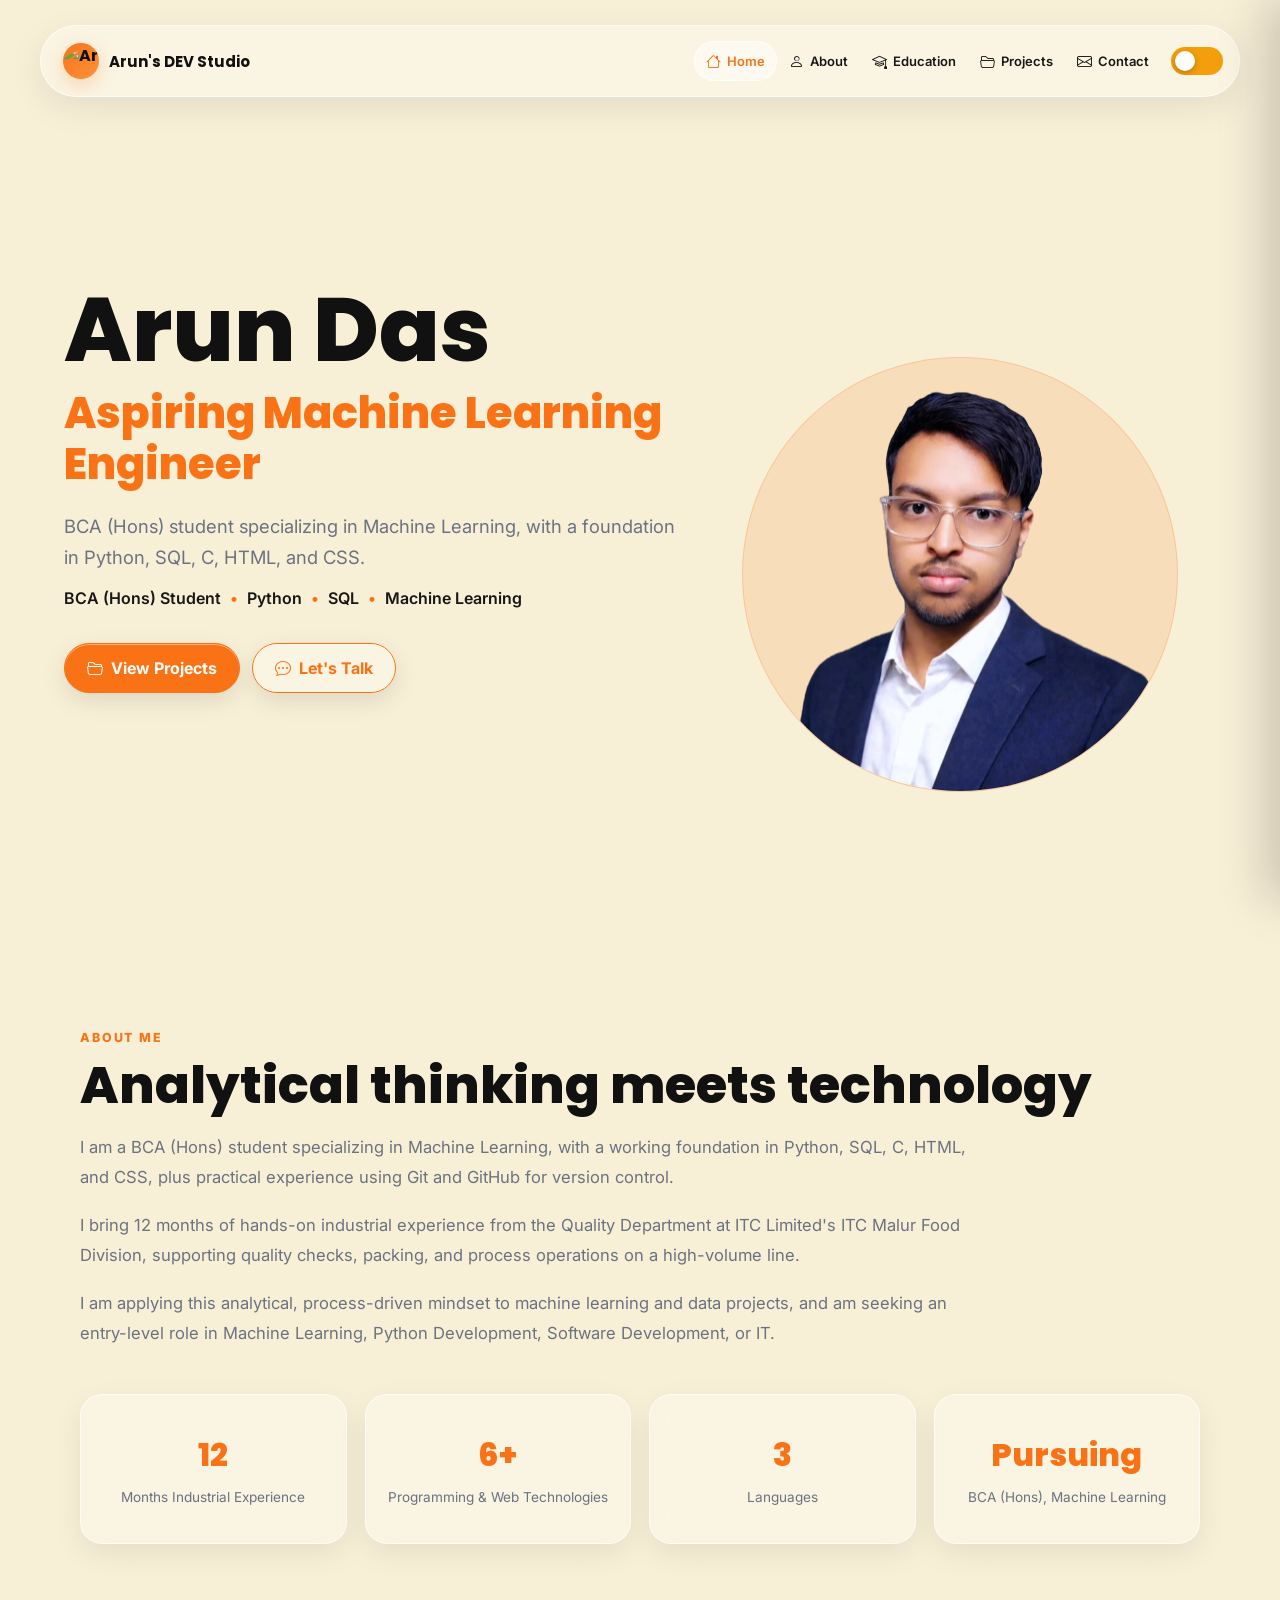
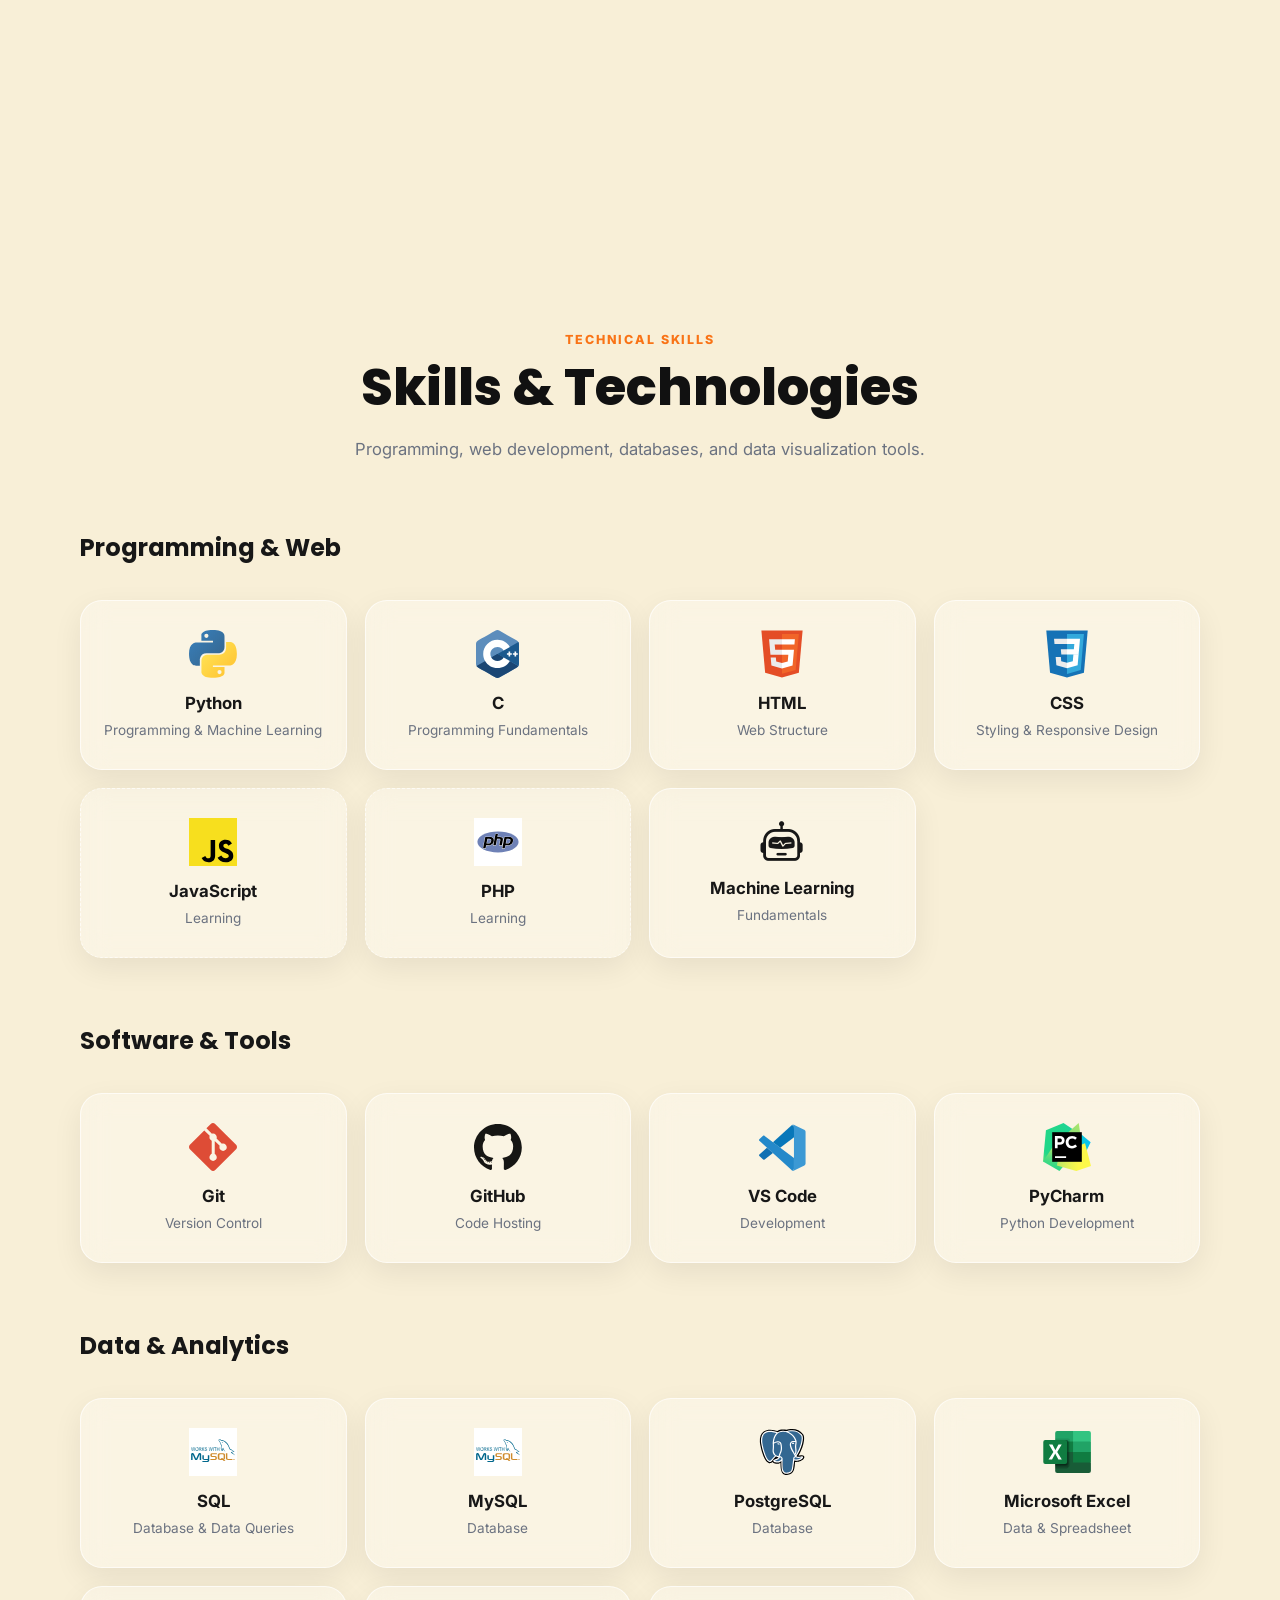
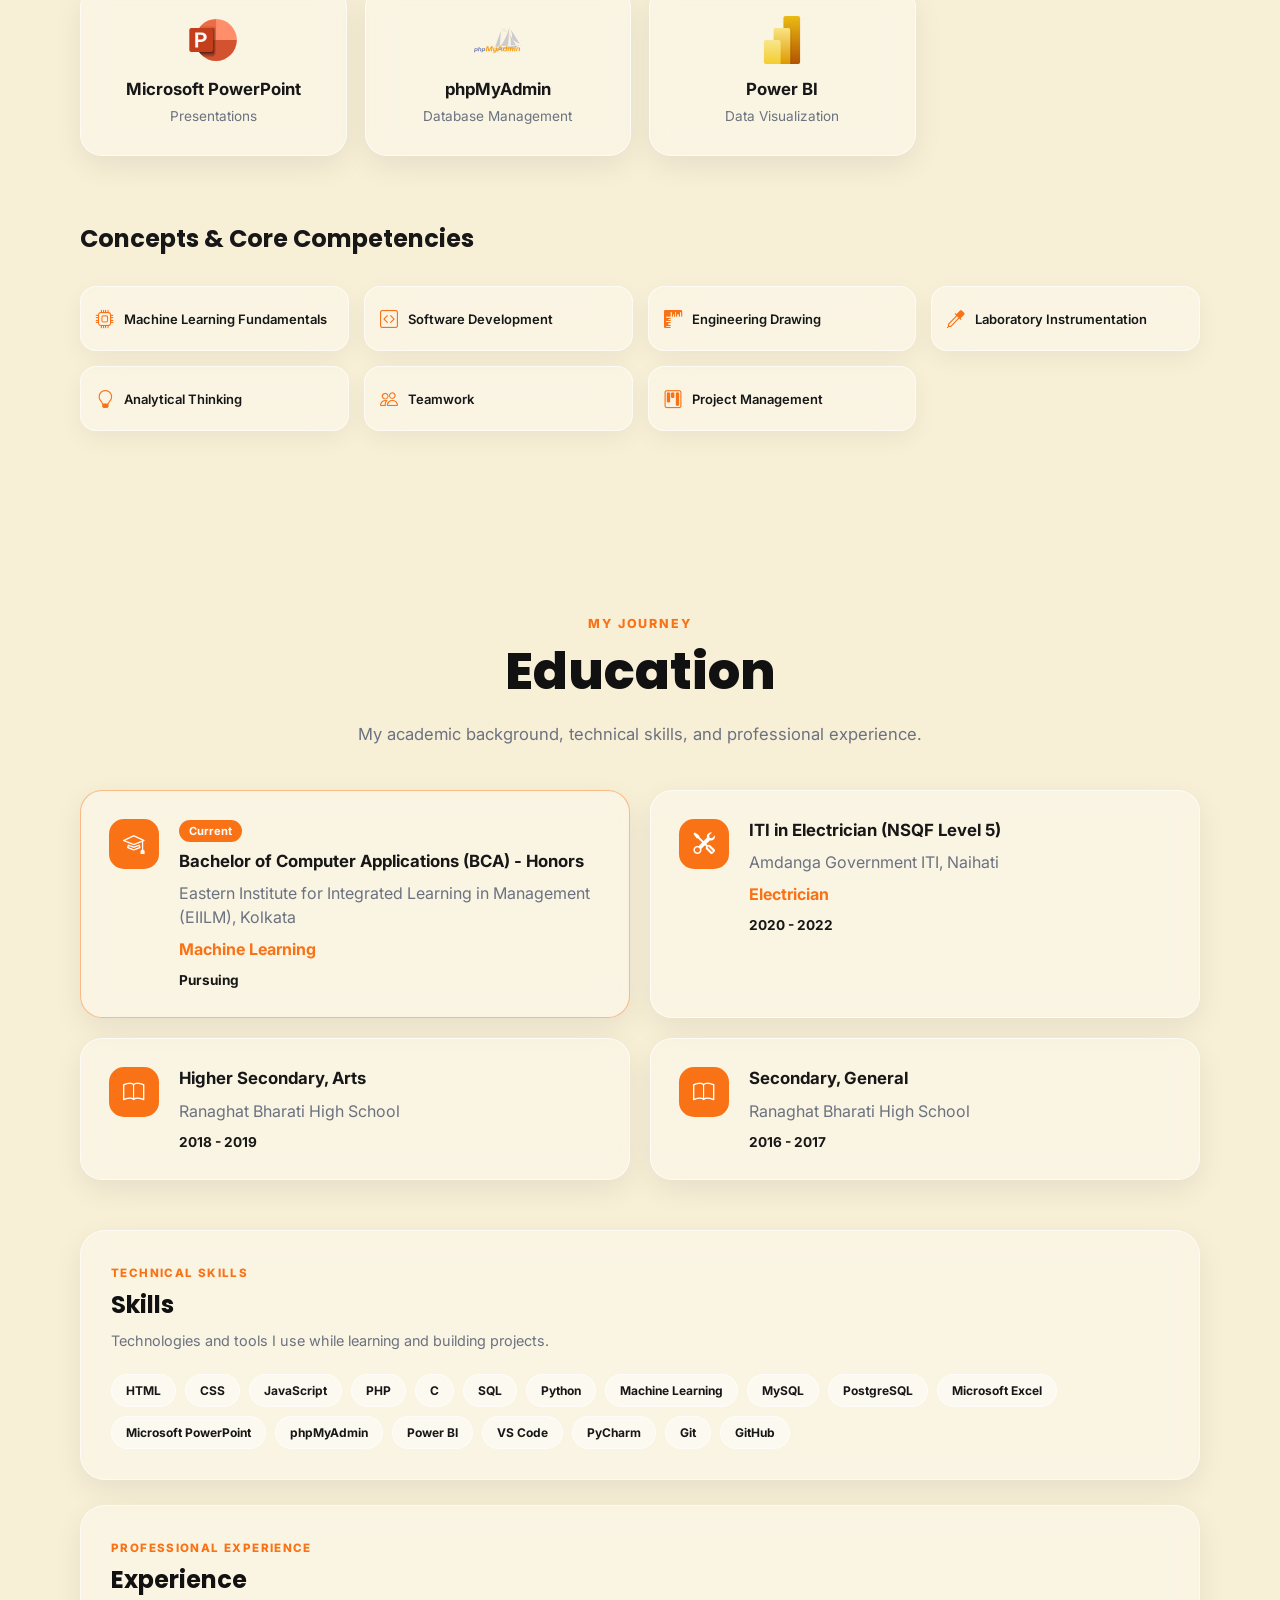
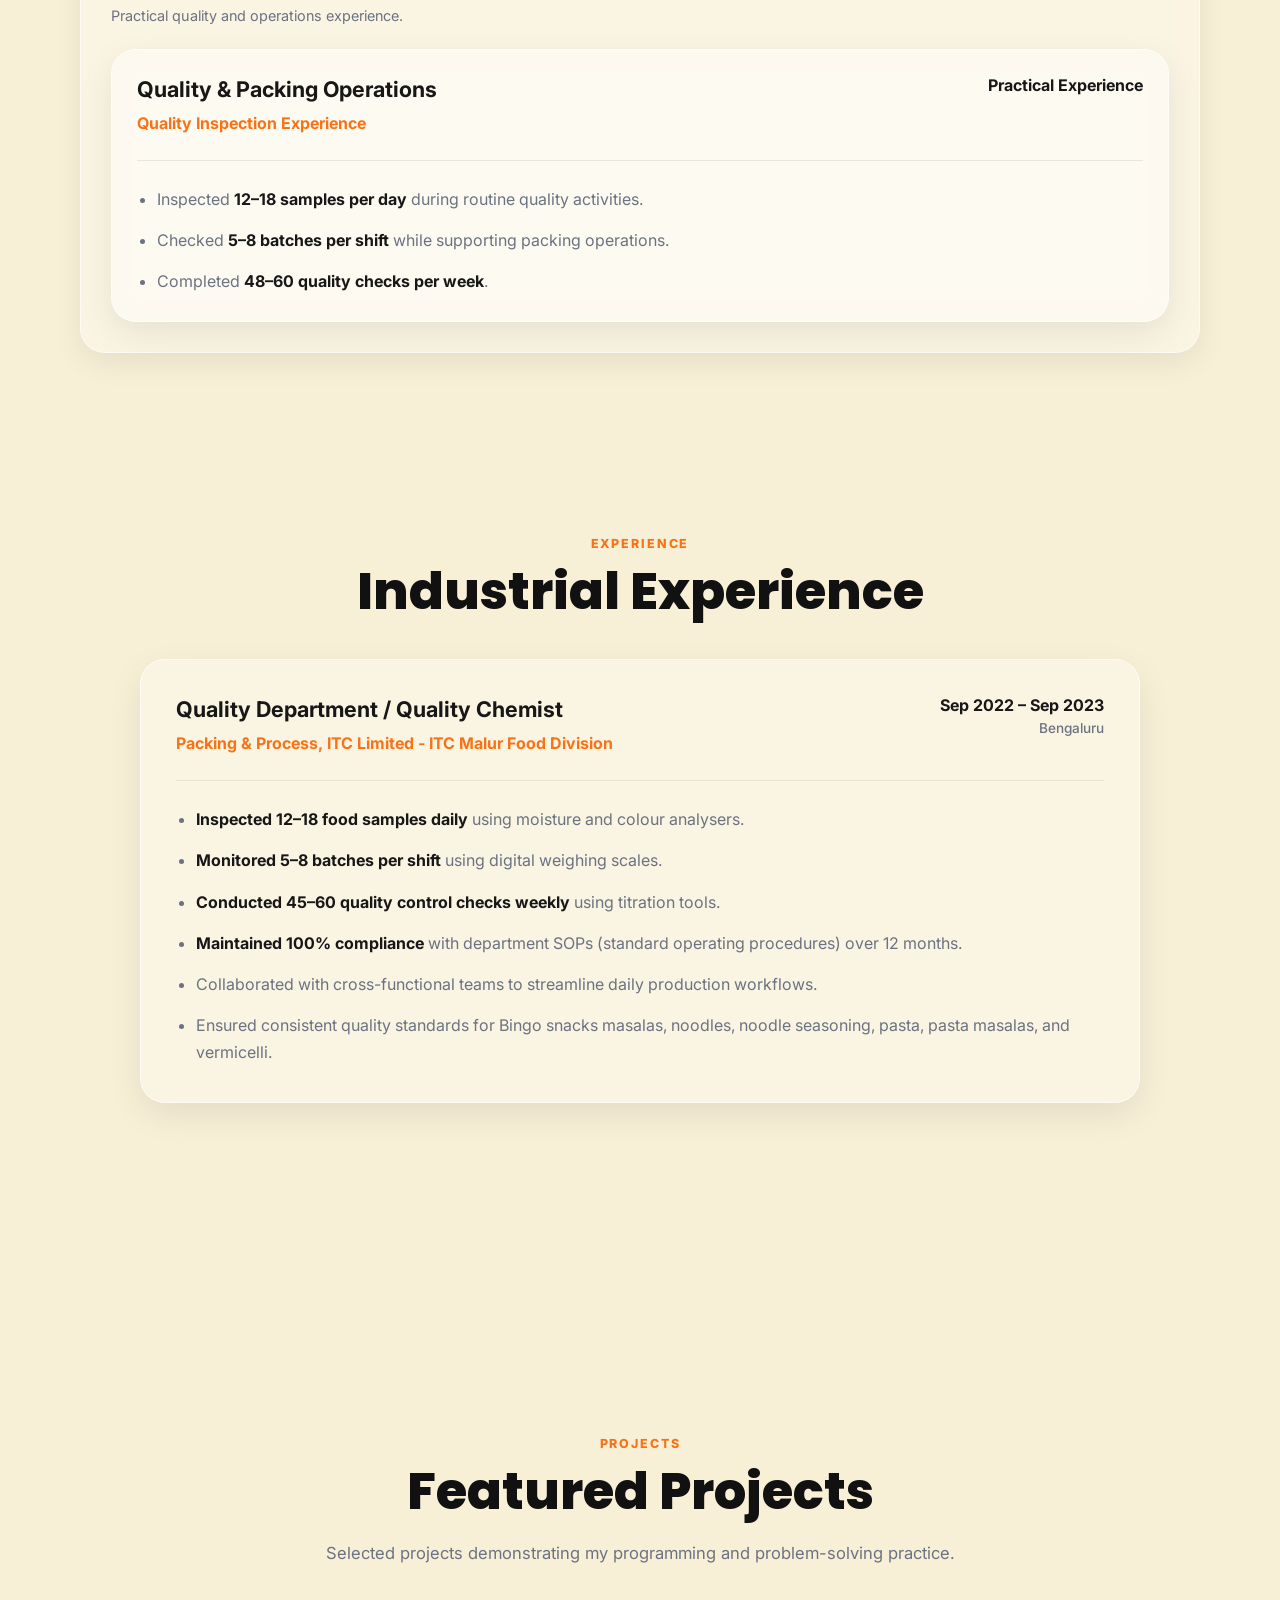
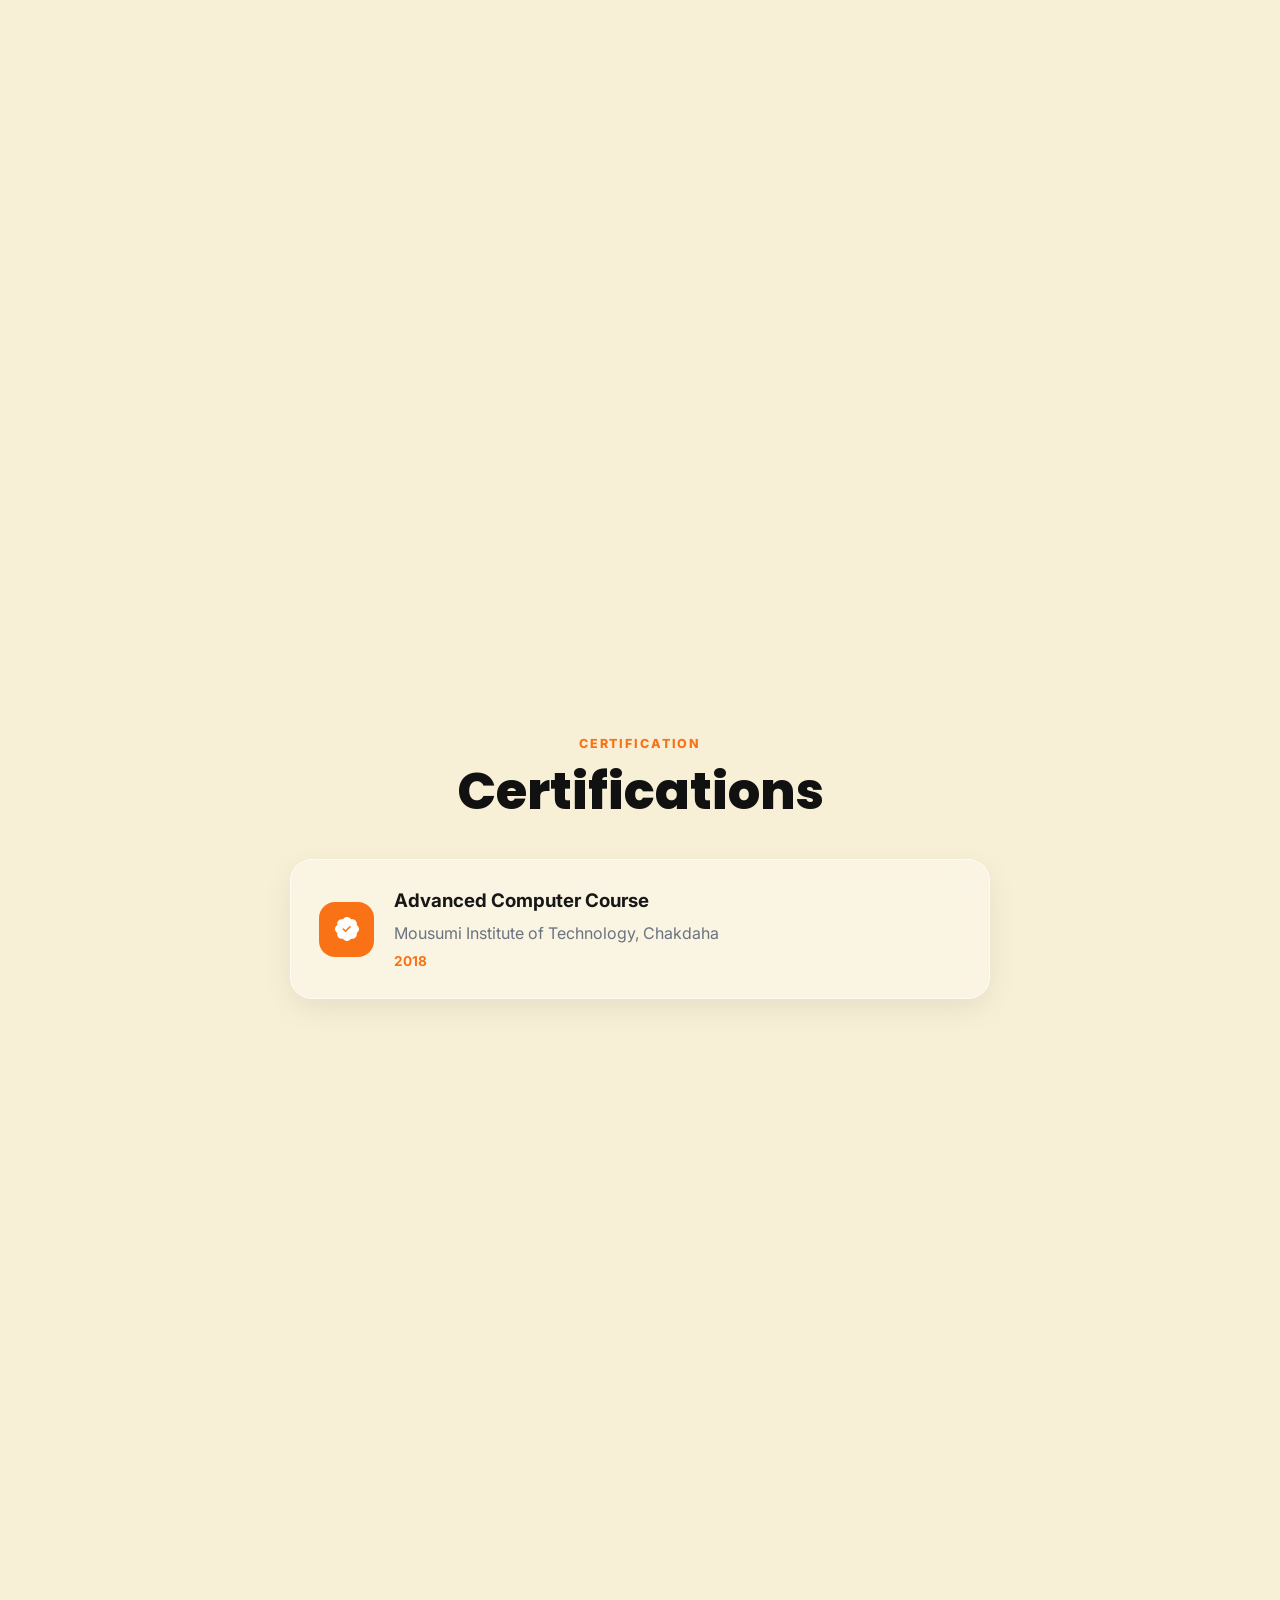
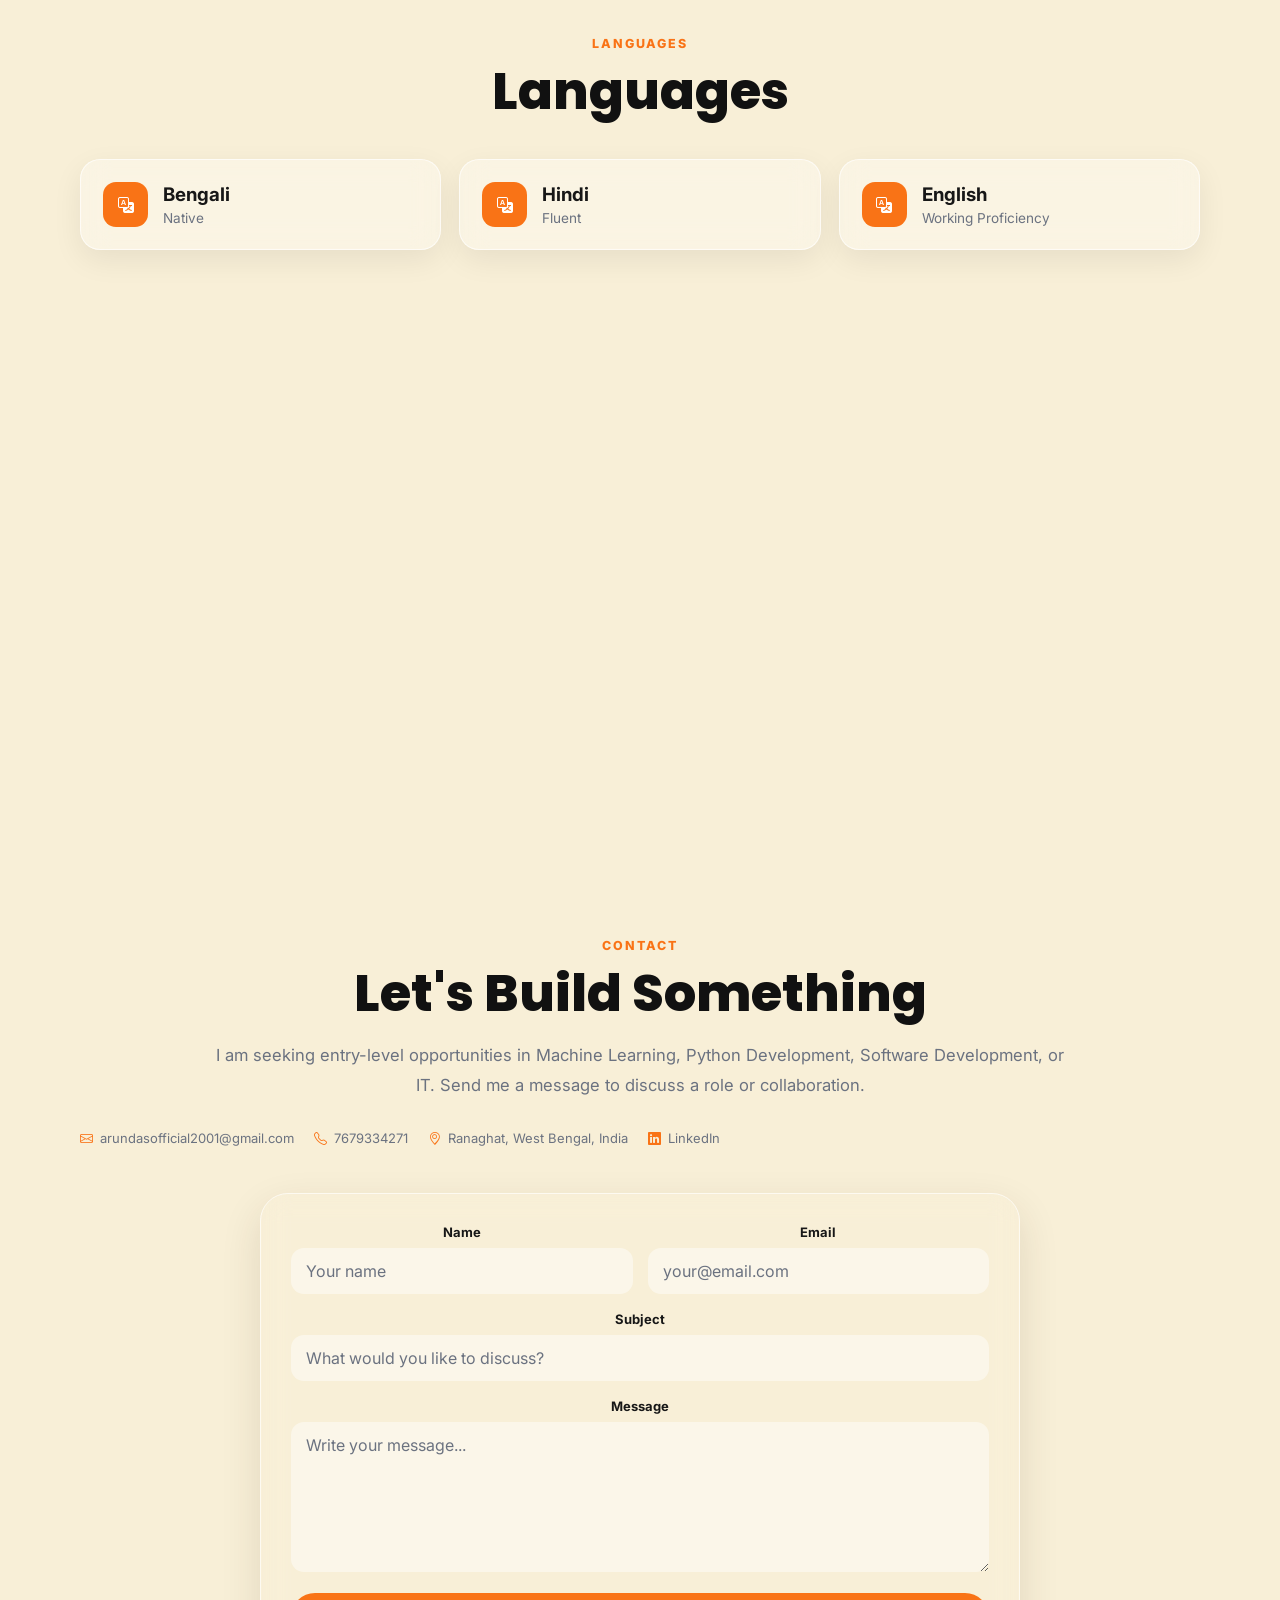
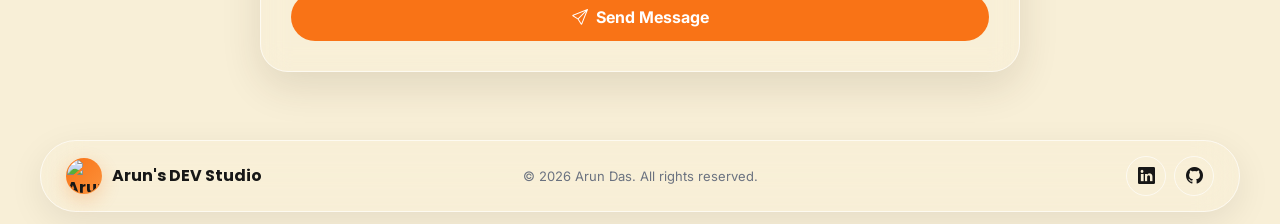
==== commit f345fc23: "update UI&UX 0.1" ====
--- a/index.html
+++ b/index.html
@@ -16,14 +16,8 @@
         href="https://fonts.googleapis.com/css2?family=Inter:wght@400;500;600;700;800&family=Poppins:wght@500;600;700;800&display=swap"
         rel="stylesheet">
 
-    <!-- Bootstrap -->
-    <link href="https://cdn.jsdelivr.net/npm/bootstrap@5.3.3/dist/css/bootstrap.min.css" rel="stylesheet">
-
     <!-- Bootstrap Icons -->
-    <link rel="stylesheet" href="https://cdn.jsdelivr.net/npm/bootstrap-icons@1.11.3/font/bootstrap-icons.min.css">
-
-    <!-- Devicon -->
-    <link rel="stylesheet" href="https://cdn.jsdelivr.net/gh/devicons/devicon@latest/devicon.min.css">
+    <link rel="stylesheet" href="assets/vendor/bootstrap-icons/font/bootstrap-icons.min.css">
 
     <!-- favicon -->
     <link rel="icon" href="assets/logo/logo.png" type="image/png">
@@ -40,15 +34,22 @@
 
     <!-- PRELOADER -->
     <div class="page-preloader" id="pagePreloader">
-        <div class="loader">
-            <p>loading</p>
-            <div class="words">
-                <span class="word">buttons</span>
-                <span class="word">forms</span>
-                <span class="word">switches</span>
-                <span class="word">cards</span>
-                <span class="word">buttons</span>
-            </div>
+        <div class="preloader-content">
+            <img class="loader-logo" src="assets/logo/logo.png" alt="Arun's DEV Studio">
+            <div class="loader">
+                <p>loading</p>
+                <div class="words">
+                    <span class="word">buttons</span>
+                    <span class="word">forms</span>
+                    <span class="word">switches</span>
+                    <span class="word">cards</span>
+                    <span class="word">buttons</span>
+                </div>
+            </div>
+        </div>
+        <div class="loader-progress" id="loaderProgress" role="progressbar" aria-label="Page loading progress"
+            aria-valuemin="0" aria-valuemax="100" aria-valuenow="0">
+            <span class="loader-progress-value" id="loaderProgressValue">0%</span>
         </div>
     </div>
 
@@ -186,8 +187,7 @@
                 <span>Aspiring Machine Learning Engineer</span>
             </h1>
             <p class="home-intro">
-                BCA (Hons) student specializing in Machine Learning,
-                with a practical foundation in Python, SQL, C, HTML and CSS.
+                BCA (Hons) student specializing in Machine Learning, with a foundation in Python, SQL, C, HTML, and CSS.
             </p>
             <p class="home-role">
                 BCA (Hons) Student
@@ -211,7 +211,10 @@
         </div>
 
         <!-- Profile image -->
-        <img src="assets/my photo/my.png" class="home-photo" alt="Arun Das">
+        <div class="home-photo-frame">
+            <img src="assets/my photo/my.png" class="home-photo" alt="Arun Das" fetchpriority="high"
+                decoding="async">
+        </div>
     </section>
 
     <!-- ABOUT -->
@@ -220,21 +223,16 @@
             <span class="section-label">ABOUT ME</span>
             <h2 class="section-title">Analytical thinking meets technology</h2>
             <p class="section-subtitle">
-                I am a BCA (Hons) student specializing in Machine Learning,
-                with a working foundation in Python, SQL, C, HTML and CSS.
-                I also have practical experience using Git and GitHub
-                for version control.
+                I am a BCA (Hons) student specializing in Machine Learning, with a working foundation in Python, SQL,
+                C, HTML, and CSS, plus practical experience using Git and GitHub for version control.
             </p>
             <p class="section-subtitle">
-                I bring 12 months of hands-on industrial experience from
-                the Quality Department at ITC Limited, ITC Malur Food Division,
-                where I supported quality checks, packing and process operations
-                on a high-volume production line.
+                I bring 12 months of hands-on industrial experience from the Quality Department at ITC Limited's ITC
+                Malur Food Division, supporting quality checks, packing, and process operations on a high-volume line.
             </p>
             <p class="section-subtitle">
-                I am currently applying this analytical and process-driven
-                mindset to machine learning, data projects, Python development,
-                software development and IT.
+                I am applying this analytical, process-driven mindset to machine learning and data projects, and am
+                seeking an entry-level role in Machine Learning, Python Development, Software Development, or IT.
             </p>
 
             <div class="about-stats">
@@ -252,7 +250,7 @@
                 </div>
                 <div class="stat-card">
                     <strong>Pursuing</strong>
-                    <span>BCA(H)</span>
+                    <span>BCA (Hons), Machine Learning</span>
                 </div>
             </div>
         </div>
@@ -263,42 +261,43 @@
         <div class="section-inner">
             <span class="section-label">TECHNICAL SKILLS</span>
             <h2 class="section-title">Skills & Technologies</h2>
-            <p class="section-subtitle">My current technical foundation and development tools.</p>
+            <p class="section-subtitle">Programming, web development, databases, and data visualization tools.</p>
 
             <h3 class="subsection-title">Programming & Web</h3>
             <div class="skills-grid">
                 <div class="skill-card">
-                    <i class="devicon-python-plain colored skill-icon"></i>
+                    <img class="skill-icon skill-logo" src="assets/logo/python-5.svg" alt="" loading="lazy"
+                        decoding="async">
                     <h3>Python</h3>
                     <p>Programming & Machine Learning</p>
                 </div>
                 <div class="skill-card">
-                    <i class="devicon-mysql-plain colored skill-icon"></i>
-                    <h3>SQL</h3>
-                    <p>Database & Data Queries</p>
-                </div>
-                <div class="skill-card">
-                    <i class="devicon-c-plain colored skill-icon"></i>
+                    <img class="skill-icon skill-logo" src="assets/logo/c.svg" alt="" loading="lazy"
+                        decoding="async">
                     <h3>C</h3>
                     <p>Programming Fundamentals</p>
                 </div>
                 <div class="skill-card">
-                    <i class="devicon-html5-plain colored skill-icon"></i>
+                    <img class="skill-icon skill-logo" src="assets/logo/html5-3.svg" alt="" loading="lazy"
+                        decoding="async">
                     <h3>HTML</h3>
                     <p>Web Structure</p>
                 </div>
                 <div class="skill-card">
-                    <i class="devicon-css3-plain colored skill-icon"></i>
+                    <img class="skill-icon skill-logo" src="assets/logo/css3.svg" alt="" loading="lazy"
+                        decoding="async">
                     <h3>CSS</h3>
                     <p>Styling & Responsive Design</p>
                 </div>
                 <div class="skill-card learning">
-                    <i class="devicon-javascript-plain colored skill-icon"></i>
+                    <img class="skill-icon skill-logo" src="assets/logo/javascript-1.svg" alt="" loading="lazy"
+                        decoding="async">
                     <h3>JavaScript</h3>
                     <p>Learning</p>
                 </div>
                 <div class="skill-card learning">
-                    <i class="devicon-php-plain colored skill-icon"></i>
+                    <img class="skill-icon skill-logo" src="assets/logo/php-6.svg" alt="" loading="lazy"
+                        decoding="async">
                     <h3>PHP</h3>
                     <p>Learning</p>
                 </div>
@@ -312,49 +311,74 @@
             <h3 class="subsection-title">Software & Tools</h3>
             <div class="skills-grid">
                 <div class="skill-card">
-                    <i class="devicon-git-plain colored skill-icon"></i>
+                    <img class="skill-icon skill-logo" src="assets/logo/git-icon.svg" alt="" loading="lazy"
+                        decoding="async">
                     <h3>Git</h3>
                     <p>Version Control</p>
                 </div>
                 <div class="skill-card">
-                    <i class="devicon-github-original skill-icon"></i>
+                    <img class="skill-icon skill-logo" src="assets/logo/github-icon-1.svg" alt="" loading="lazy"
+                        decoding="async">
                     <h3>GitHub</h3>
                     <p>Code Hosting</p>
                 </div>
                 <div class="skill-card">
-                    <i class="devicon-vscode-plain colored skill-icon"></i>
+                    <img class="skill-icon skill-logo" src="assets/logo/visual-studio-code-1.svg" alt="" loading="lazy"
+                        decoding="async">
                     <h3>VS Code</h3>
                     <p>Development</p>
                 </div>
                 <div class="skill-card">
-                    <i class="devicon-pycharm-plain colored skill-icon"></i>
+                    <img class="skill-icon skill-logo" src="assets/logo/pycharm-2.svg" alt="" loading="lazy"
+                        decoding="async">
                     <h3>PyCharm</h3>
                     <p>Python Development</p>
                 </div>
-                <div class="skill-card">
-                    <i class="devicon-mysql-plain colored skill-icon"></i>
+            </div>
+
+            <h3 class="subsection-title">Data & Analytics</h3>
+            <div class="skills-grid">
+                <div class="skill-card">
+                    <img class="skill-icon skill-logo" src="assets/logo/mysql-3.svg" alt="" loading="lazy"
+                        decoding="async">
+                    <h3>SQL</h3>
+                    <p>Database & Data Queries</p>
+                </div>
+                <div class="skill-card">
+                    <img class="skill-icon skill-logo" src="assets/logo/mysql-3.svg" alt="" loading="lazy"
+                        decoding="async">
                     <h3>MySQL</h3>
                     <p>Database</p>
                 </div>
                 <div class="skill-card">
-                    <i class="bi bi-database skill-icon"></i>
+                    <img class="skill-icon skill-logo" src="assets/logo/postgresql.svg" alt="" loading="lazy"
+                        decoding="async">
                     <h3>PostgreSQL</h3>
                     <p>Database</p>
                 </div>
                 <div class="skill-card">
-                    <i class="bi bi-file-earmark-spreadsheet skill-icon"></i>
+                    <img class="skill-icon skill-logo" src="assets/logo/excel-4.svg" alt="" loading="lazy"
+                        decoding="async">
                     <h3>Microsoft Excel</h3>
                     <p>Data & Spreadsheet</p>
                 </div>
                 <div class="skill-card">
-                    <i class="bi bi-file-earmark-slides skill-icon"></i>
-                    <h3>PowerPoint</h3>
+                    <img class="skill-icon skill-logo" src="assets/logo/powerpoint-2.svg" alt="" loading="lazy"
+                        decoding="async">
+                    <h3>Microsoft PowerPoint</h3>
                     <p>Presentations</p>
                 </div>
                 <div class="skill-card">
-                    <i class="bi bi-database-fill skill-icon"></i>
+                    <img class="skill-icon skill-logo" src="assets/logo/phpmyadmin-logo.svg" alt="" loading="lazy"
+                        decoding="async">
                     <h3>phpMyAdmin</h3>
                     <p>Database Management</p>
+                </div>
+                <div class="skill-card">
+                    <img class="skill-icon skill-logo" src="assets/logo/power-bi-3.svg" alt="" loading="lazy"
+                        decoding="async">
+                    <h3>Power BI</h3>
+                    <p>Data Visualization</p>
                 </div>
             </div>
 
@@ -406,10 +430,22 @@
                     </div>
                     <div class="education-content">
                         <span class="education-status">Current</span>
-                        <h3>Bachelor of Computer Applications</h3>
-                        <p>BCA (H) at EIILM Kolkata</p>
-                        <p class="education-specialization">Computer Applications</p>
-                        <span class="education-date">2024 - Present</span>
+                        <h3>Bachelor of Computer Applications (BCA) - Honors</h3>
+                        <p>Eastern Institute for Integrated Learning in Management (EIILM), Kolkata</p>
+                        <p class="education-specialization">Machine Learning</p>
+                        <span class="education-date">Pursuing</span>
+                    </div>
+                </article>
+
+                <article class="education-card">
+                    <div class="education-icon">
+                        <i class="bi bi-tools"></i>
+                    </div>
+                    <div class="education-content">
+                        <h3>ITI in Electrician (NSQF Level 5)</h3>
+                        <p>Amdanga Government ITI, Naihati</p>
+                        <p class="education-specialization">Electrician</p>
+                        <span class="education-date">2020 - 2022</span>
                     </div>
                 </article>
 
@@ -418,11 +454,20 @@
                         <i class="bi bi-book"></i>
                     </div>
                     <div class="education-content">
-                        <h3>Computer Science</h3>
-                        <p>
-                            Developing a strong foundation in software development,
-                            programming, databases, and modern web technologies.
-                        </p>
+                        <h3>Higher Secondary, Arts</h3>
+                        <p>Ranaghat Bharati High School</p>
+                        <span class="education-date">2018 - 2019</span>
+                    </div>
+                </article>
+
+                <article class="education-card">
+                    <div class="education-icon">
+                        <i class="bi bi-book"></i>
+                    </div>
+                    <div class="education-content">
+                        <h3>Secondary, General</h3>
+                        <p>Ranaghat Bharati High School</p>
+                        <span class="education-date">2016 - 2017</span>
                     </div>
                 </article>
             </div>
@@ -440,12 +485,18 @@
                     <span class="skill-pill">CSS</span>
                     <span class="skill-pill">JavaScript</span>
                     <span class="skill-pill">PHP</span>
-                    <span class="skill-pill">Mysql</span>
-                    <span class="skill-pill">python</span>
                     <span class="skill-pill">C</span>
-                    <span class="skill-pill">VSCODE</span>
+                    <span class="skill-pill">SQL</span>
+                    <span class="skill-pill">Python</span>
+                    <span class="skill-pill">Machine Learning</span>
+                    <span class="skill-pill">MySQL</span>
                     <span class="skill-pill">PostgreSQL</span>
-                    <span class="skill-pill">Pycharm</span>
+                    <span class="skill-pill">Microsoft Excel</span>
+                    <span class="skill-pill">Microsoft PowerPoint</span>
+                    <span class="skill-pill">phpMyAdmin</span>
+                    <span class="skill-pill">Power BI</span>
+                    <span class="skill-pill">VS Code</span>
+                    <span class="skill-pill">PyCharm</span>
                     <span class="skill-pill">Git</span>
                     <span class="skill-pill">GitHub</span>
                 </div>
@@ -488,7 +539,7 @@
                 <div class="experience-header">
                     <div>
                         <h3>Quality Department / Quality Chemist</h3>
-                        <h4>ITC Limited - ITC Malur Food Division</h4>
+                        <h4>Packing & Process, ITC Limited - ITC Malur Food Division</h4>
                     </div>
                     <div class="experience-date">
                         Sep 2022 – Sep 2023
@@ -499,10 +550,10 @@
                     <li><strong>Inspected 12–18 food samples daily</strong> using moisture and colour analysers.</li>
                     <li><strong>Monitored 5–8 batches per shift</strong> using digital weighing scales.</li>
                     <li><strong>Conducted 45–60 quality control checks weekly</strong> using titration tools.</li>
-                    <li><strong>Maintained 100% compliance</strong> with department SOPs over 12 months.</li>
+                    <li><strong>Maintained 100% compliance</strong> with department SOPs (standard operating procedures) over 12 months.</li>
                     <li>Collaborated with cross-functional teams to streamline daily production workflows.</li>
                     <li>Ensured consistent quality standards for Bingo snacks masalas, noodles, noodle seasoning, pasta,
-                        pasta masalas and vermicelli.</li>
+                        pasta masalas, and vermicelli.</li>
                 </ul>
             </div>
         </div>
@@ -632,10 +683,29 @@
             <span class="section-label">CONTACT</span>
             <h2 class="section-title">Let's Build Something</h2>
             <p class="section-subtitle">
-                Interested in discussing a project, internship,
-                entry-level opportunity or collaboration?
-                Send me a message.
+                I am seeking entry-level opportunities in Machine Learning, Python Development, Software Development,
+                or IT. Send me a message to discuss a role or collaboration.
             </p>
+
+            <div class="home-contact">
+                <a href="mailto:arundasofficial2001@gmail.com">
+                    <i class="bi bi-envelope" aria-hidden="true"></i>
+                    arundasofficial2001@gmail.com
+                </a>
+                <a href="tel:+917679334271">
+                    <i class="bi bi-telephone" aria-hidden="true"></i>
+                    7679334271
+                </a>
+                <span>
+                    <i class="bi bi-geo-alt" aria-hidden="true"></i>
+                    Ranaghat, West Bengal, India
+                </span>
+                <a href="https://www.linkedin.com/in/arundas741201" target="_blank"
+                    rel="noopener noreferrer">
+                    <i class="bi bi-linkedin" aria-hidden="true"></i>
+                    LinkedIn
+                </a>
+            </div>
 
             <div class="contact-layout">
                 <div class="contact-form">
--- a/css/style.css
+++ b/css/style.css
@@ -188,6 +188,12 @@
   width: min(calc(100% - 40px), 1200px);
   transform: translateX(-50%);
   z-index: 1000;
+  transition: top 0.28s ease, width 0.28s ease;
+}
+
+.navbar-container.scrolled {
+  top: 12px;
+  width: min(calc(100% - 72px), 1040px);
 }
 
 .navbar {
@@ -213,7 +219,16 @@
   transition:
     background-color 0.3s ease,
     border-color 0.3s ease,
-    box-shadow 0.3s ease;
+    box-shadow 0.3s ease,
+    border-radius 0.3s ease,
+    min-height 0.3s ease,
+    padding 0.3s ease;
+}
+
+.navbar-container.scrolled .navbar {
+  min-height: calc(var(--navbar-height) - 8px);
+  padding-block: 6px;
+  border-radius: 28px;
 }
 
 body.night-mode .navbar {
@@ -848,8 +863,29 @@
 }
 
 .home-role span {
+  margin: 0 5px;
   color: var(--primary);
-  margin: 0 5px;
+}
+
+.home-photo {
+  display: block;
+  width: 100%;
+  height: 100%;
+  object-fit: cover;
+  object-position: center 12%;
+}
+
+.home-photo-frame {
+  position: absolute;
+  right: clamp(40px, 8vw, 130px);
+  bottom: clamp(64px, 12vh, 120px);
+  z-index: 1;
+  width: clamp(280px, min(34vw, 70vh), 480px);
+  aspect-ratio: 1;
+  overflow: hidden;
+  border: 1px solid color-mix(in srgb, var(--primary) 22%, transparent);
+  border-radius: 50%;
+  background: color-mix(in srgb, var(--primary) 14%, transparent);
 }
 
 .home-actions {
@@ -962,12 +998,6 @@
   border-color: var(--primary);
 }
 
-.home-actions .glass-btn:last-child:hover {
-  color: #ffffff;
-  background: var(--primary);
-  border-color: var(--primary);
-}
-
 /* BUTTONS */
 .glass-btn {
   min-height: 44px;
@@ -1028,24 +1058,6 @@
   color: var(--primary);
 }
 
-/* PROFILE IMAGE */
-
-.home-photo {
-  position: absolute;
-  right: clamp(24px, 3vw, 55px);
-  bottom: 0;
-  width: clamp(360px, 42vw, 620px);
-  max-width: 100%;
-  max-height: 82vh;
-  height: auto;
-  object-fit: contain;
-  object-position: bottom center;
-  z-index: 1;
-  filter: drop-shadow(0 25px 35px rgba(0, 0, 0, 0.16));
-  transition: transform 0.3s ease, opacity 0.25s ease;
-  animation: home-enter 1s 0.12s ease both;
-}
-
 @keyframes home-enter {
   from {
     opacity: 0;
@@ -1154,6 +1166,12 @@
   margin-bottom: 15px;
   font-size: 42px;
   line-height: 1;
+}
+
+.skill-logo {
+  width: 48px;
+  height: 48px;
+  object-fit: contain;
 }
 
 .skill-card h3 {
@@ -1808,8 +1826,8 @@
 /* FOOTER */
 .footer {
   width: min(calc(100% - 40px), 1200px);
-  min-height: 80px;
-  margin: 20px auto 25px;
+  min-height: 72px;
+  margin: 16px auto 12px;
   display: grid;
   grid-template-columns: 1fr auto 1fr;
   align-items: center;
@@ -1922,7 +1940,7 @@
 }
 
 .content-section {
-  padding: clamp(96px, 10vw, 140px) max(var(--side-padding), calc((100vw - var(--content-width)) / 2)) clamp(56px, 7vw, 90px);
+  padding: clamp(96px, 10vw, 140px) max(var(--side-padding), calc((100vw - var(--content-width)) / 2)) clamp(32px, 4vw, 56px);
 }
 
 .section-title {
@@ -1950,9 +1968,9 @@
 
 /* Wide desktop and large laptop */
 @media (min-width: 1440px) {
-  .home-photo {
+  .home-photo-frame {
     right: max(3vw, calc((100vw - 1500px) / 2));
-    width: min(42vw, 660px);
+    width: min(42vw, 660px, 70vh);
   }
 
   .home-content {
@@ -1983,14 +2001,13 @@
     display: inline-flex;
   }
 
-  .home-photo {
+  .home-photo-frame {
     right: 2vw;
-    width: min(48vw, 500px);
-    max-height: 76svh;
+    width: min(40vw, 400px, 70vh);
   }
 
   .home-content {
-    width: min(58%, 600px);
+    width: min(52%, 520px);
   }
 
   .about-stats,
@@ -2012,6 +2029,11 @@
 
   .navbar-container {
     width: calc(100% - 24px - env(safe-area-inset-left) - env(safe-area-inset-right));
+  }
+
+  .navbar-container.scrolled {
+    top: max(8px, env(safe-area-inset-top));
+    width: calc(100% - 36px - env(safe-area-inset-left) - env(safe-area-inset-right));
   }
 
   .navbar {
@@ -2037,7 +2059,7 @@
   }
 
   .content-section {
-    padding: 92px var(--side-padding) 58px;
+    padding: 92px var(--side-padding) 40px;
   }
 
   .home-section {
@@ -2065,17 +2087,14 @@
     font-size: clamp(0.96rem, 4vw, 1.08rem);
   }
 
-  .home-photo {
+  .home-photo-frame {
     position: relative;
     right: auto;
     bottom: auto;
     z-index: 1;
-    width: min(78vw, 390px);
-    max-height: 38svh;
+    width: min(78vw, 38svh, 390px);
     margin: 24px auto 0;
-    object-position: center bottom;
-    opacity: 1;
-    filter: none;
+    flex: 0 0 auto;
   }
 
   .home-actions,
@@ -2184,12 +2203,9 @@
     font-size: clamp(2.2rem, 11.5vw, 2.8rem);
   }
 
-  .home-photo {
-    width: min(82vw, 330px);
-    max-height: 34svh;
+  .home-photo-frame {
+    width: min(82vw, 34svh, 330px);
     margin-top: 18px;
-    opacity: 1;
-    filter: none;
   }
 
   .glass-btn {
@@ -2230,12 +2246,9 @@
     font-size: clamp(2rem, 7vh, 3.5rem);
   }
 
-  .home-photo {
+  .home-photo-frame {
     right: 2vw;
-    width: auto;
-    height: 76svh;
-    max-height: 76dvh;
-    opacity: 0.42;
+    width: min(76svh, 76dvh);
   }
 
   .content-section {
@@ -2254,3 +2267,63 @@
     transition-duration: 0.01ms !important;
   }
 }
+
+/* Viewport-aware hero spacing, including devices with display cutouts. */
+.home-section {
+  min-height: 100vh;
+  min-height: 100svh;
+  min-height: 100dvh;
+  padding-top: max(calc(var(--navbar-height) + 32px), calc(env(safe-area-inset-top) + 40px));
+  padding-bottom: max(24px, calc(env(safe-area-inset-bottom) + 20px));
+}
+
+/* Clear, consistent calls to action with touch-friendly sizing. */
+.home-actions .glass-btn {
+  min-height: 50px;
+  padding: 12px 22px;
+  border-color: var(--primary);
+  font-weight: 700;
+  box-shadow: 0 8px 24px rgba(0, 0, 0, 0.1), inset 0 1px 0 rgba(255, 255, 255, 0.45);
+  transition:
+    color 0.25s ease,
+    background-color 0.25s ease,
+    border-color 0.25s ease,
+    box-shadow 0.25s ease,
+    transform 0.25s ease;
+}
+
+.home-actions .glass-btn:first-child {
+  color: #ffffff;
+  background: var(--primary);
+}
+
+.home-actions .glass-btn:last-child {
+  background: var(--surface-2);
+}
+
+.home-actions .glass-btn:hover {
+  box-shadow: 0 12px 26px rgba(0, 0, 0, 0.16);
+  transform: translateY(-2px);
+}
+
+.home-actions .glass-btn:active {
+  transform: translateY(0);
+}
+
+@media (max-width: 700px) {
+  .home-section {
+    padding-top: max(calc(var(--navbar-height) + 50px), calc(env(safe-area-inset-top) + 64px));
+    padding-bottom: max(20px, calc(env(safe-area-inset-bottom) + 18px));
+  }
+
+  .home-actions .glass-btn {
+    padding-inline: 18px;
+  }
+}
+
+@media (max-width: 900px) and (orientation: landscape) and (max-height: 520px) {
+  .home-section {
+    padding-top: max(calc(var(--navbar-height) + 14px), calc(env(safe-area-inset-top) + 18px));
+    padding-bottom: max(18px, calc(env(safe-area-inset-bottom) + 16px));
+  }
+}
--- a/css/loader.css
+++ b/css/loader.css
@@ -0,0 +1,95 @@
+.preloader-content {
+  display: flex;
+  flex-direction: column;
+  align-items: center;
+}
+
+.standalone-loader {
+  min-height: 100vh;
+  display: grid;
+  place-items: center;
+  margin: 0;
+  background: var(--page-bg, #f8efd7);
+}
+
+.loader-logo {
+  width: 48px;
+  height: 48px;
+  margin-bottom: 8px;
+  object-fit: contain;
+}
+
+.loader {
+  color: rgb(124, 124, 124);
+  font-family: "Poppins", sans-serif;
+  font-weight: 500;
+  font-size: 20px;
+  line-height: 1.4;
+  box-sizing: border-box;
+  height: 28px;
+  display: flex;
+  align-items: center;
+  border-radius: 8px;
+}
+
+.loader p {
+  margin: 0;
+}
+
+.loader-progress {
+  position: absolute;
+  right: max(18px, env(safe-area-inset-right));
+  bottom: max(16px, env(safe-area-inset-bottom));
+  display: grid;
+  gap: 6px;
+  width: 116px;
+  color: var(--muted, #6b7280);
+  font-family: "Poppins", sans-serif;
+}
+
+.loader-progress-value {
+  justify-self: end;
+  color: var(--primary-light, #fb923c);
+  font-size: 0.75rem;
+  font-weight: 700;
+  font-variant-numeric: tabular-nums;
+}
+
+.words {
+  overflow: hidden;
+  position: relative;
+  height: 100%;
+}
+
+.words::after {
+  content: "";
+  position: absolute;
+  inset: 0;
+  background: linear-gradient(
+    var(--page-bg, #f8efd7) 10%,
+    transparent 30%,
+    transparent 70%,
+    var(--page-bg, #f8efd7) 90%
+  );
+  z-index: 20;
+}
+
+.word {
+  display: block;
+  height: 100%;
+  padding-left: 6px;
+  color: #956afa;
+  line-height: inherit;
+  animation: spin_4991 4s infinite;
+}
+
+@keyframes spin_4991 {
+  10%  { transform: translateY(-102%); }
+  25%  { transform: translateY(-100%); }
+  35%  { transform: translateY(-202%); }
+  50%  { transform: translateY(-200%); }
+  60%  { transform: translateY(-302%); }
+  75%  { transform: translateY(-300%); }
+  85%  { transform: translateY(-402%); }
+  100% { transform: translateY(-400%); }
+}
